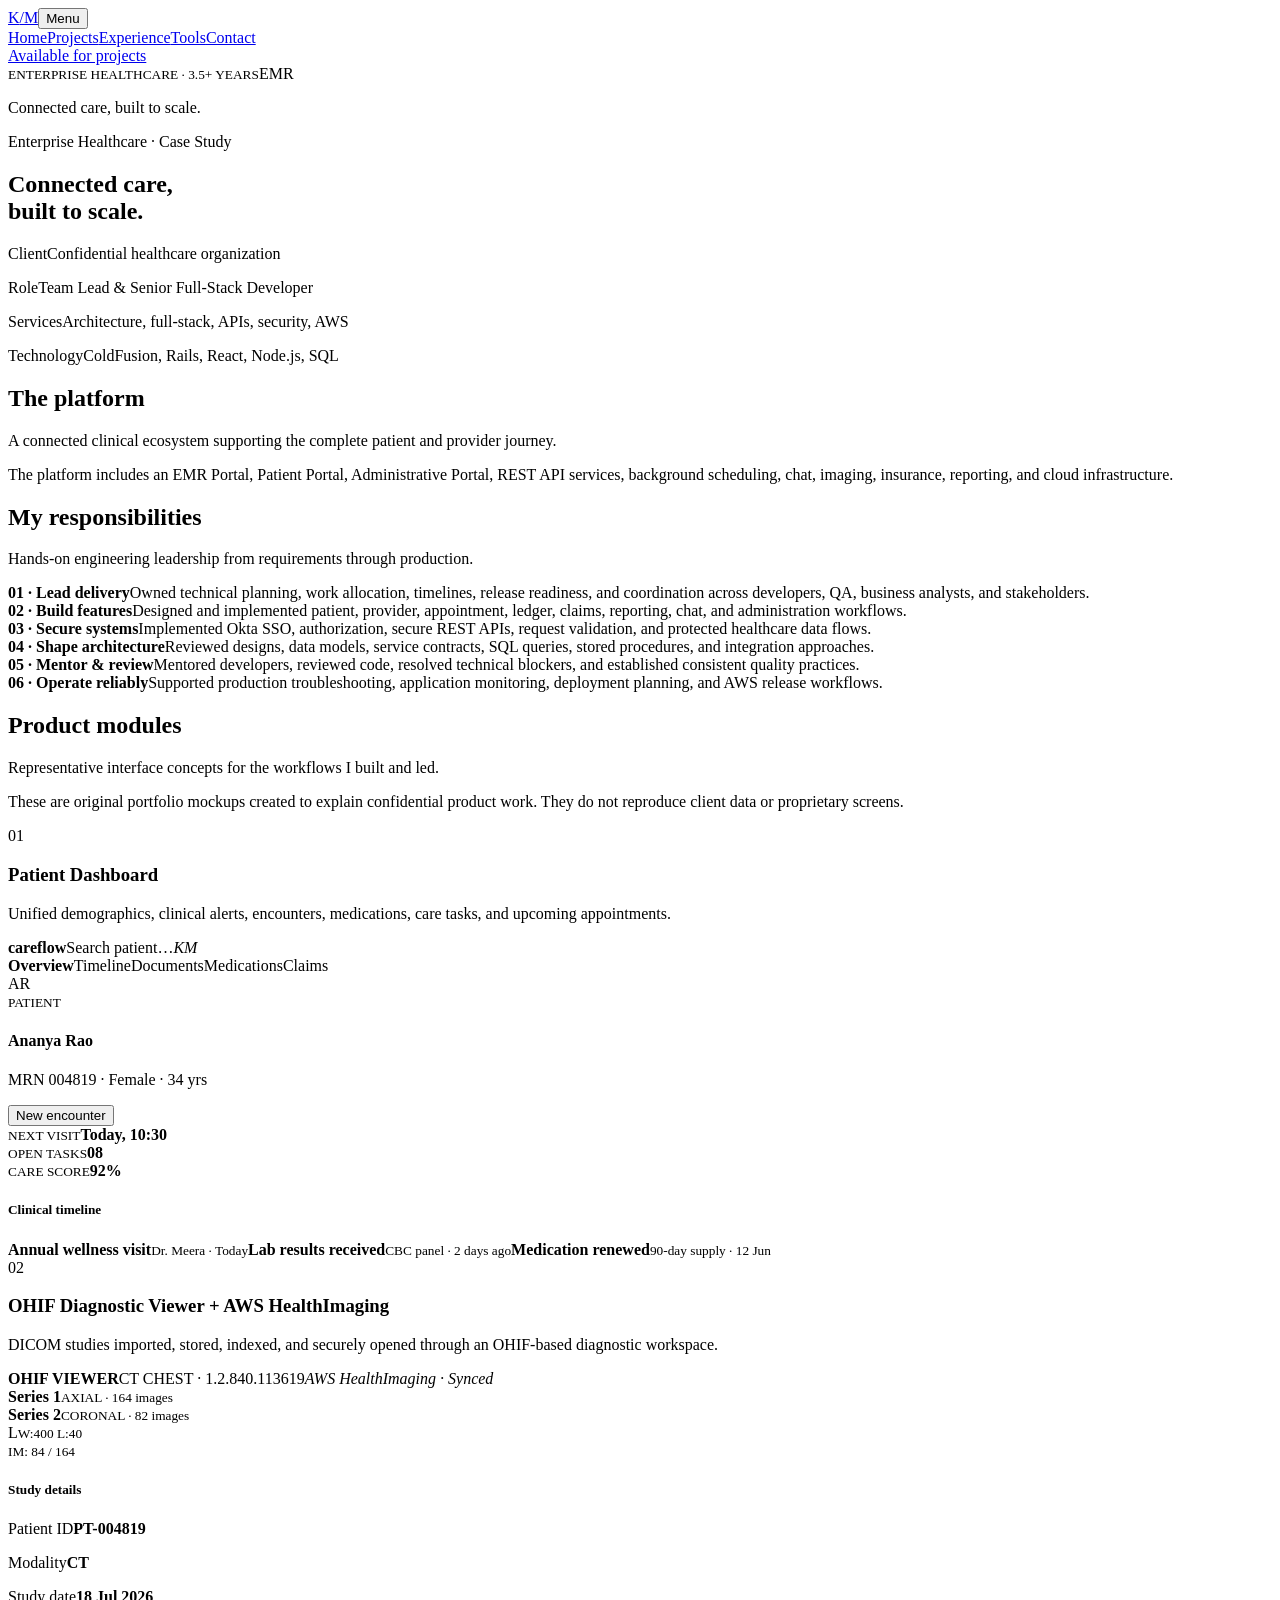
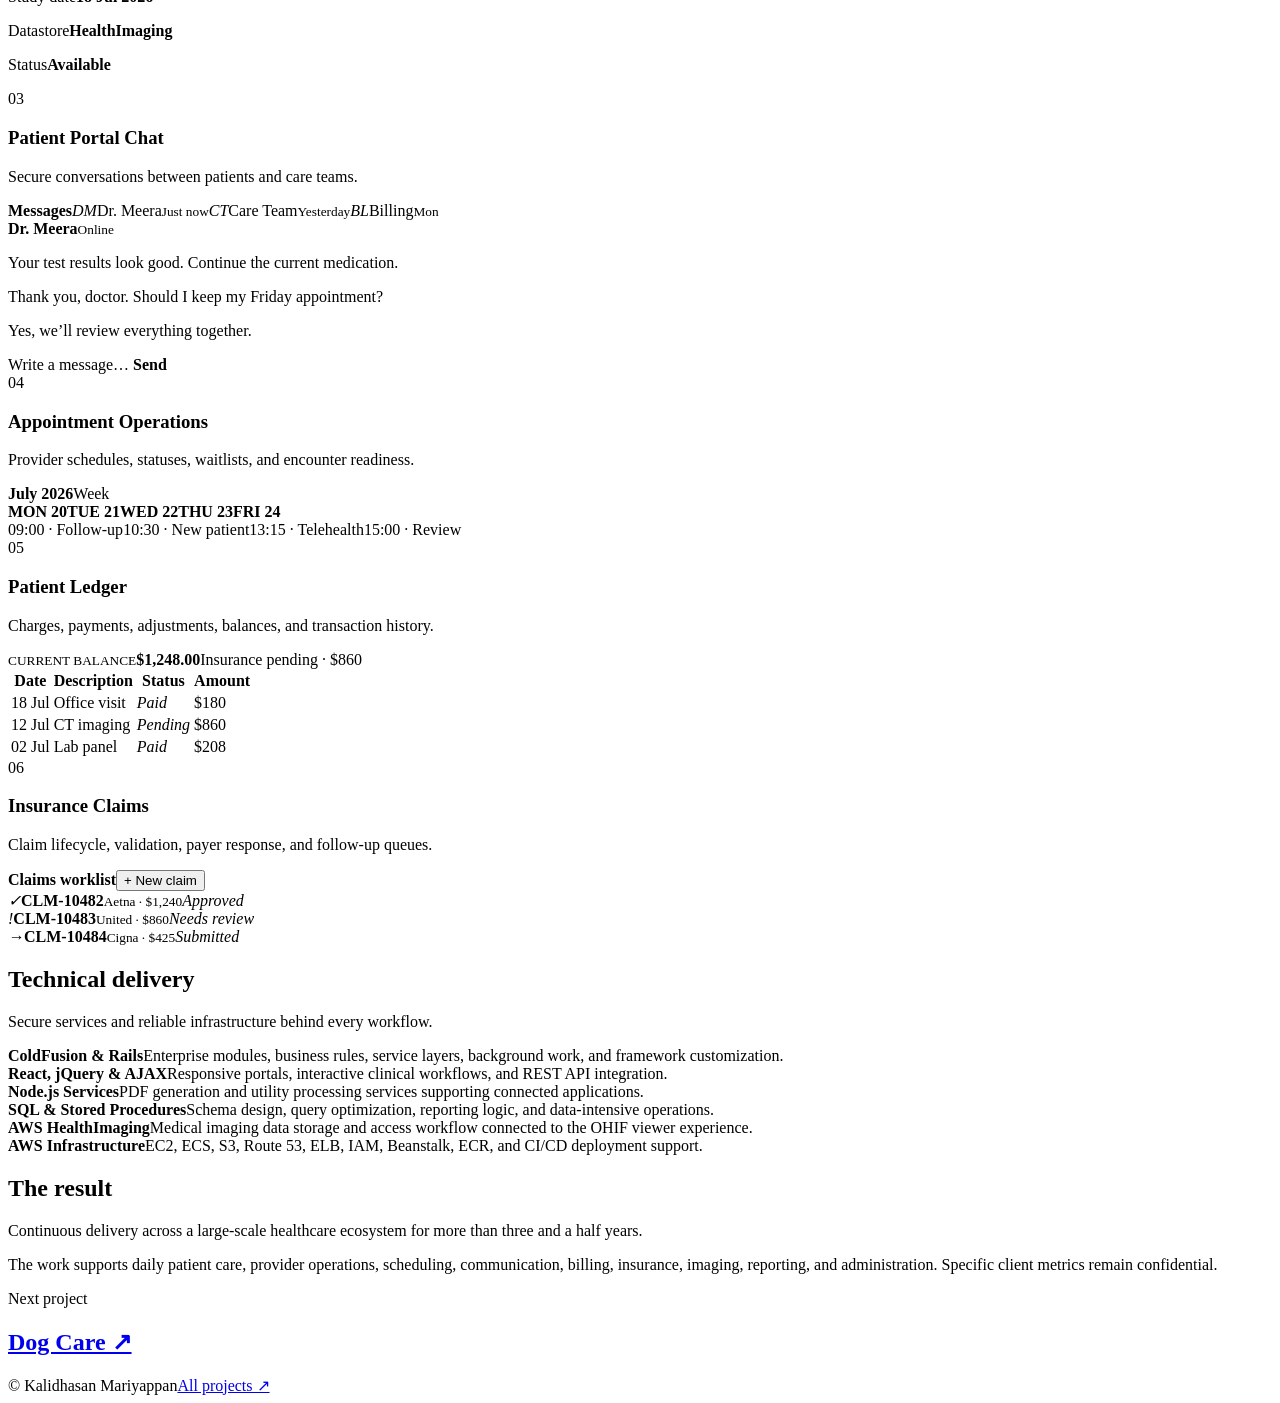
==== project-emr.html @ 2142a363 "initial commit" ====
<!doctype html><html lang="en"><head><meta charset="utf-8"><meta name="viewport" content="width=device-width,initial-scale=1"><title>Healthcare EMR — Case Study</title><link rel="stylesheet" href="assets/style.css"><script src="assets/script.js" defer></script></head><body class="v2 case-v2"><header class="v2-nav"><a href="index.html" class="v2-logo">K<span>/</span>M</a><button class="menu" aria-label="Open navigation" aria-expanded="false">Menu</button><nav><a href="index.html">Home</a><a href="index.html#projects">Projects</a><a href="index.html#experience">Experience</a><a href="index.html#tools">Tools</a><a href="index.html#contact">Contact</a></nav><a class="availability" href="mailto:kalidhasan.mariyappan@gmail.com"><i></i> Available for projects</a></header><main>
<section class="case-hero case-emr"><small>ENTERPRISE HEALTHCARE · 3.5+ YEARS</small><span>EMR</span><p>Connected care, built to scale.</p></section>
<section class="case-overview wrap"><div><p class="eyebrow">Enterprise Healthcare · Case Study</p><h1>Connected care,<br>built to scale.</h1></div><div class="facts"><p><span>Client</span>Confidential healthcare organization</p><p><span>Role</span>Team Lead & Senior Full-Stack Developer</p><p><span>Services</span>Architecture, full-stack, APIs, security, AWS</p><p><span>Technology</span>ColdFusion, Rails, React, Node.js, SQL</p></div></section>
<section class="story-block wrap"><h2>The platform</h2><div><p>A connected clinical ecosystem supporting the complete patient and provider journey.</p><p class="lead">The platform includes an EMR Portal, Patient Portal, Administrative Portal, REST API services, background scheduling, chat, imaging, insurance, reporting, and cloud infrastructure.</p></div></section>
<section class="story-block wrap"><h2>My responsibilities</h2><div><p>Hands-on engineering leadership from requirements through production.</p><div class="responsibility-grid"><article><b>01 · Lead delivery</b><span>Owned technical planning, work allocation, timelines, release readiness, and coordination across developers, QA, business analysts, and stakeholders.</span></article><article><b>02 · Build features</b><span>Designed and implemented patient, provider, appointment, ledger, claims, reporting, chat, and administration workflows.</span></article><article><b>03 · Secure systems</b><span>Implemented Okta SSO, authorization, secure REST APIs, request validation, and protected healthcare data flows.</span></article><article><b>04 · Shape architecture</b><span>Reviewed designs, data models, service contracts, SQL queries, stored procedures, and integration approaches.</span></article><article><b>05 · Mentor & review</b><span>Mentored developers, reviewed code, resolved technical blockers, and established consistent quality practices.</span></article><article><b>06 · Operate reliably</b><span>Supported production troubleshooting, application monitoring, deployment planning, and AWS release workflows.</span></article></div></div></section>
<section class="story-block wrap"><h2>Product modules</h2><div><p>Representative interface concepts for the workflows I built and led.</p><p class="lead mockup-note">These are original portfolio mockups created to explain confidential product work. They do not reproduce client data or proprietary screens.</p><div class="mockup-stack">
<article class="product-shot"><div class="shot-caption"><span>01</span><div><h3>Patient Dashboard</h3><p>Unified demographics, clinical alerts, encounters, medications, care tasks, and upcoming appointments.</p></div></div><div class="app-window dashboard-ui"><div class="app-top"><b>careflow</b><span>Search patient…</span><i>KM</i></div><div class="app-body"><aside><b>Overview</b><span>Timeline</span><span>Documents</span><span>Medications</span><span>Claims</span></aside><section><div class="patient-head"><div class="avatar-ui">AR</div><div><small>PATIENT</small><h4>Ananya Rao</h4><p>MRN 004819 · Female · 34 yrs</p></div><button>New encounter</button></div><div class="stat-ui"><div><small>NEXT VISIT</small><b>Today, 10:30</b></div><div><small>OPEN TASKS</small><b>08</b></div><div><small>CARE SCORE</small><b>92%</b></div></div><div class="timeline-ui"><h5>Clinical timeline</h5><span><i></i><b>Annual wellness visit</b><small>Dr. Meera · Today</small></span><span><i></i><b>Lab results received</b><small>CBC panel · 2 days ago</small></span><span><i></i><b>Medication renewed</b><small>90-day supply · 12 Jun</small></span></div></section></div></div></article>
<article class="product-shot"><div class="shot-caption"><span>02</span><div><h3>OHIF Diagnostic Viewer + AWS HealthImaging</h3><p>DICOM studies imported, stored, indexed, and securely opened through an OHIF-based diagnostic workspace.</p></div></div><div class="app-window viewer-ui"><div class="viewer-top"><b>OHIF VIEWER</b><span>CT CHEST · 1.2.840.113619</span><i>AWS HealthImaging · Synced</i></div><div class="viewer-body"><aside><div class="scan-thumb"></div><b>Series 1</b><small>AXIAL · 164 images</small><div class="scan-thumb second"></div><b>Series 2</b><small>CORONAL · 82 images</small></aside><section><div class="scan-main"><div class="scan-ring r1"></div><div class="scan-ring r2"></div><span>L</span><small>W:400 L:40<br>IM: 84 / 164</small></div></section><aside class="study-panel"><h5>Study details</h5><p><span>Patient ID</span><b>PT-004819</b></p><p><span>Modality</span><b>CT</b></p><p><span>Study date</span><b>18 Jul 2026</b></p><p><span>Datastore</span><b>HealthImaging</b></p><p><span>Status</span><b class="success">Available</b></p></aside></div></div></article>
<div class="mockup-grid"><article class="product-shot compact"><div class="shot-caption"><span>03</span><div><h3>Patient Portal Chat</h3><p>Secure conversations between patients and care teams.</p></div></div><div class="app-window chat-ui"><div class="chat-list"><b>Messages</b><span class="active"><i>DM</i>Dr. Meera<small>Just now</small></span><span><i>CT</i>Care Team<small>Yesterday</small></span><span><i>BL</i>Billing<small>Mon</small></span></div><div class="chat-thread"><b>Dr. Meera</b><small>Online</small><p class="incoming">Your test results look good. Continue the current medication.</p><p class="outgoing">Thank you, doctor. Should I keep my Friday appointment?</p><p class="incoming">Yes, we’ll review everything together.</p><div class="message-box">Write a message… <b>Send</b></div></div></div></article><article class="product-shot compact"><div class="shot-caption"><span>04</span><div><h3>Appointment Operations</h3><p>Provider schedules, statuses, waitlists, and encounter readiness.</p></div></div><div class="app-window schedule-ui"><div class="calendar-head"><b>July 2026</b><span>Week</span></div><div class="week"><b>MON 20</b><b>TUE 21</b><b>WED 22</b><b>THU 23</b><b>FRI 24</b></div><div class="calendar-grid"><i></i><span style="--x:1;--y:1">09:00 · Follow-up</span><span style="--x:3;--y:2">10:30 · New patient</span><span style="--x:2;--y:3">13:15 · Telehealth</span><span style="--x:4;--y:4">15:00 · Review</span></div></div></article><article class="product-shot compact"><div class="shot-caption"><span>05</span><div><h3>Patient Ledger</h3><p>Charges, payments, adjustments, balances, and transaction history.</p></div></div><div class="app-window ledger-ui"><div class="ledger-total"><small>CURRENT BALANCE</small><b>$1,248.00</b><span>Insurance pending · $860</span></div><table><tr><th>Date</th><th>Description</th><th>Status</th><th>Amount</th></tr><tr><td>18 Jul</td><td>Office visit</td><td><i>Paid</i></td><td>$180</td></tr><tr><td>12 Jul</td><td>CT imaging</td><td><i class="pending">Pending</i></td><td>$860</td></tr><tr><td>02 Jul</td><td>Lab panel</td><td><i>Paid</i></td><td>$208</td></tr></table></div></article><article class="product-shot compact"><div class="shot-caption"><span>06</span><div><h3>Insurance Claims</h3><p>Claim lifecycle, validation, payer response, and follow-up queues.</p></div></div><div class="app-window claims-ui"><div class="claim-head"><b>Claims worklist</b><button>+ New claim</button></div><div class="claim-row"><i class="done">✓</i><span><b>CLM-10482</b><small>Aetna · $1,240</small></span><em>Approved</em></div><div class="claim-row"><i>!</i><span><b>CLM-10483</b><small>United · $860</small></span><em class="warn">Needs review</em></div><div class="claim-row"><i>→</i><span><b>CLM-10484</b><small>Cigna · $425</small></span><em class="sent">Submitted</em></div></div></article></div></div></div></section>
<section class="story-block wrap"><h2>Technical delivery</h2><div><p>Secure services and reliable infrastructure behind every workflow.</p><div class="responsibility-grid tech"><article><b>ColdFusion & Rails</b><span>Enterprise modules, business rules, service layers, background work, and framework customization.</span></article><article><b>React, jQuery & AJAX</b><span>Responsive portals, interactive clinical workflows, and REST API integration.</span></article><article><b>Node.js Services</b><span>PDF generation and utility processing services supporting connected applications.</span></article><article><b>SQL & Stored Procedures</b><span>Schema design, query optimization, reporting logic, and data-intensive operations.</span></article><article><b>AWS HealthImaging</b><span>Medical imaging data storage and access workflow connected to the OHIF viewer experience.</span></article><article><b>AWS Infrastructure</b><span>EC2, ECS, S3, Route 53, ELB, IAM, Beanstalk, ECR, and CI/CD deployment support.</span></article></div></div></section>
<section class="story-block wrap"><h2>The result</h2><div><p>Continuous delivery across a large-scale healthcare ecosystem for more than three and a half years.</p><p class="lead">The work supports daily patient care, provider operations, scheduling, communication, billing, insurance, imaging, reporting, and administration. Specific client metrics remain confidential.</p></div></section><section class="next-project"><p class="eyebrow">Next project</p><a href="project-dog-care.html"><h2>Dog Care ↗</h2></a></section></main><footer class="case-footer"><span>© <span data-year></span> Kalidhasan Mariyappan</span><a href="index.html#projects">All projects ↗</a></footer></body></html>
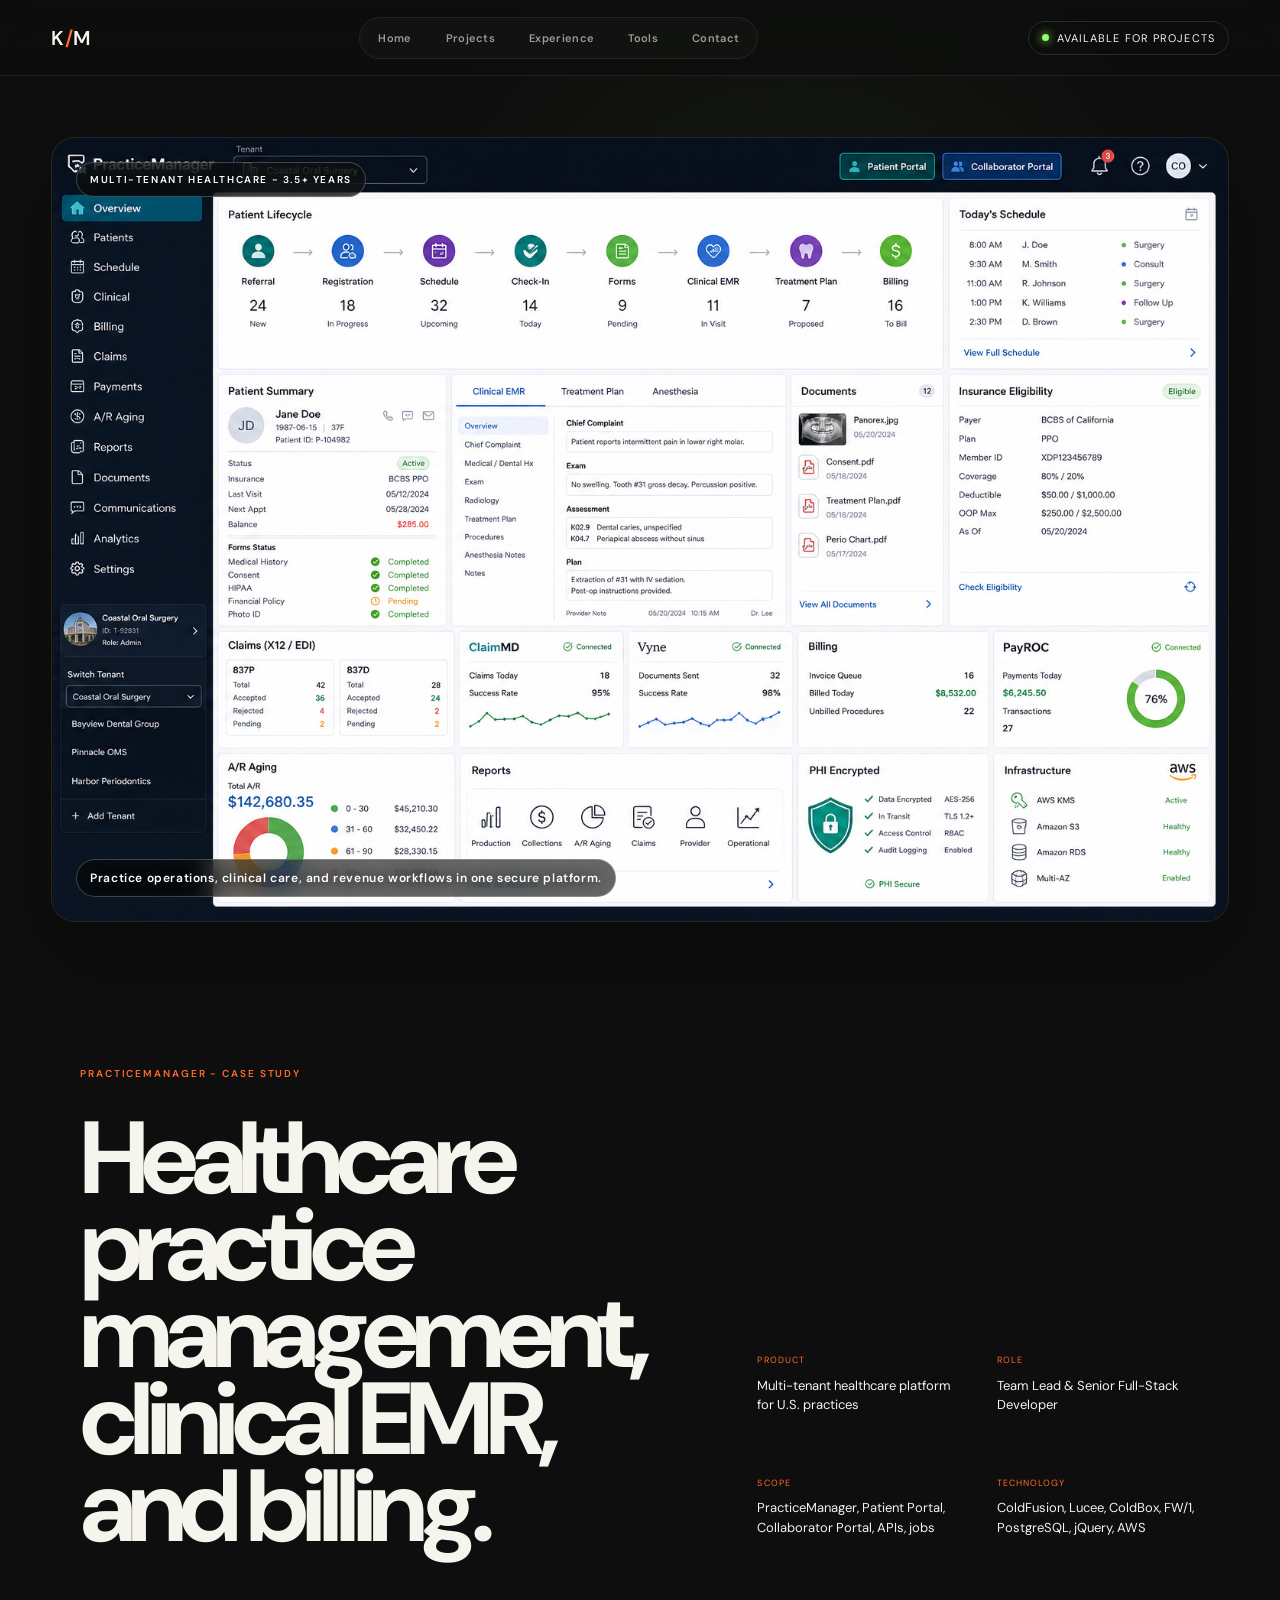
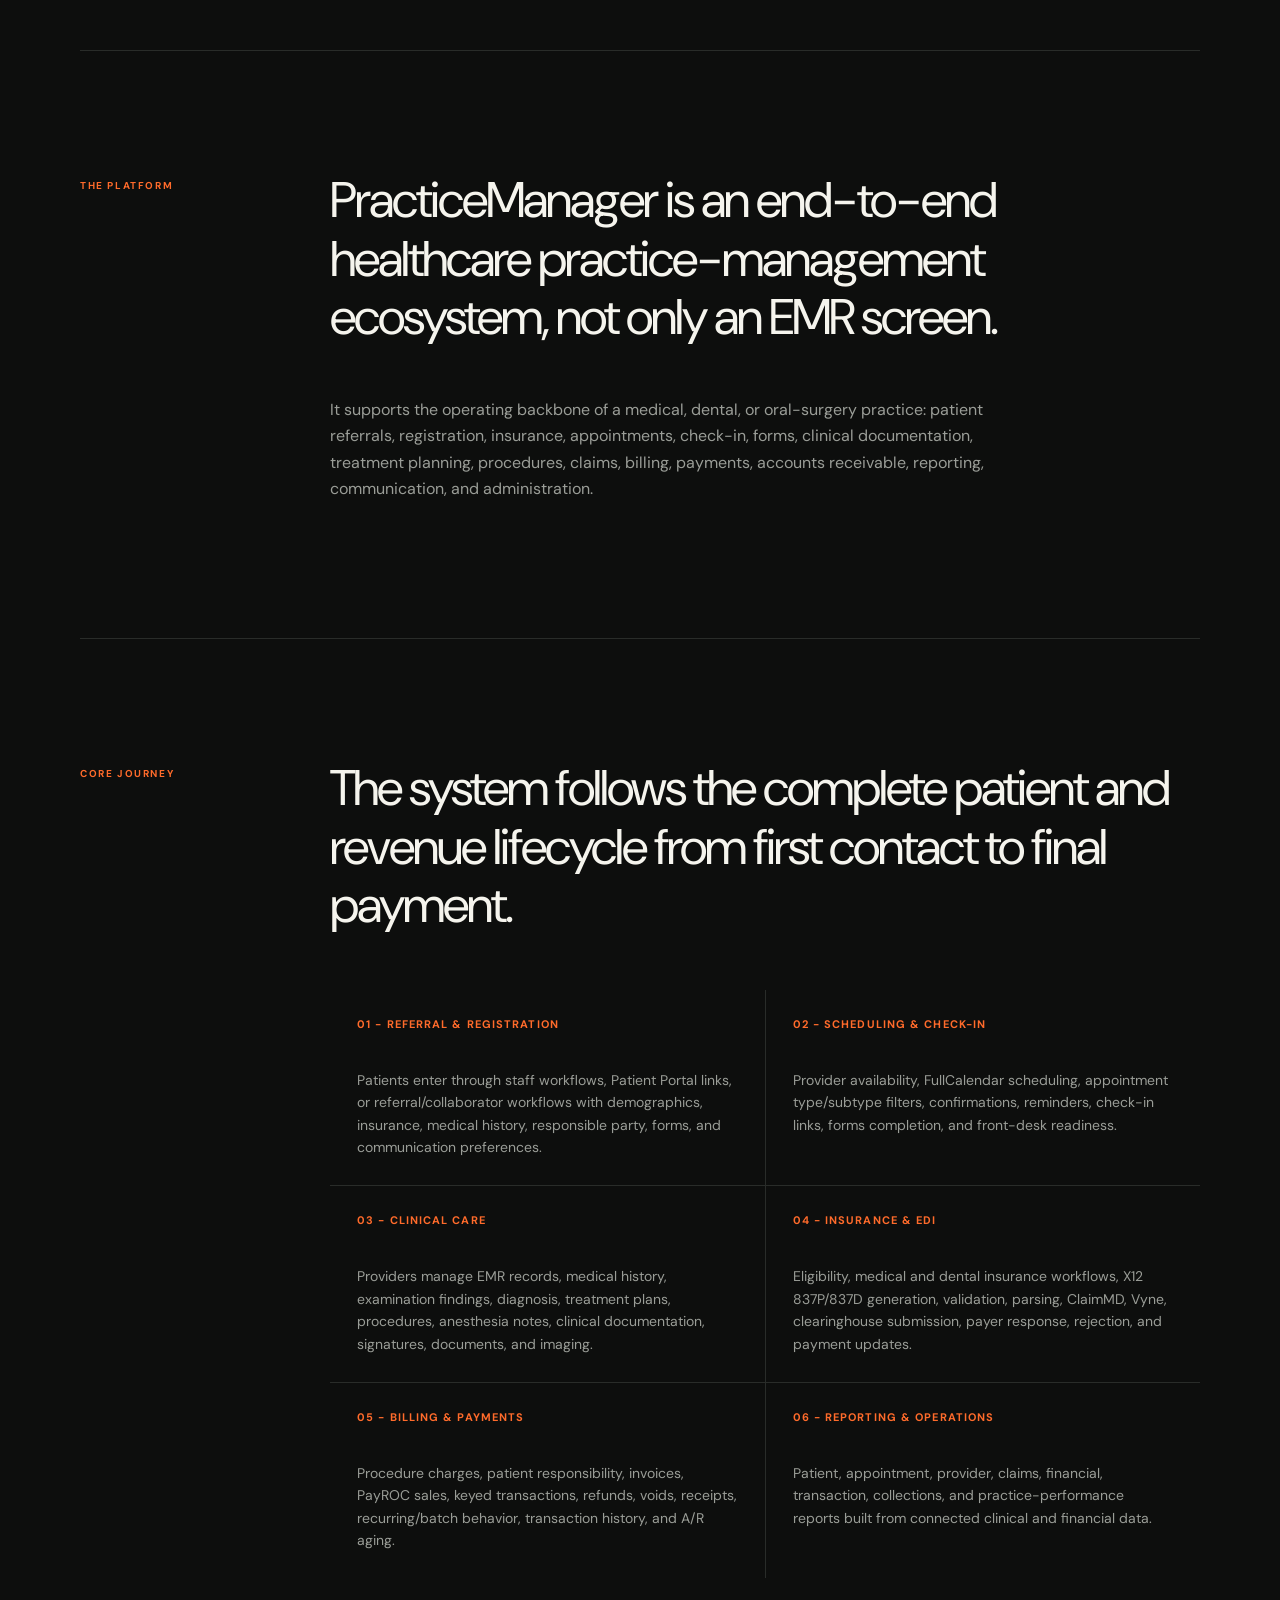
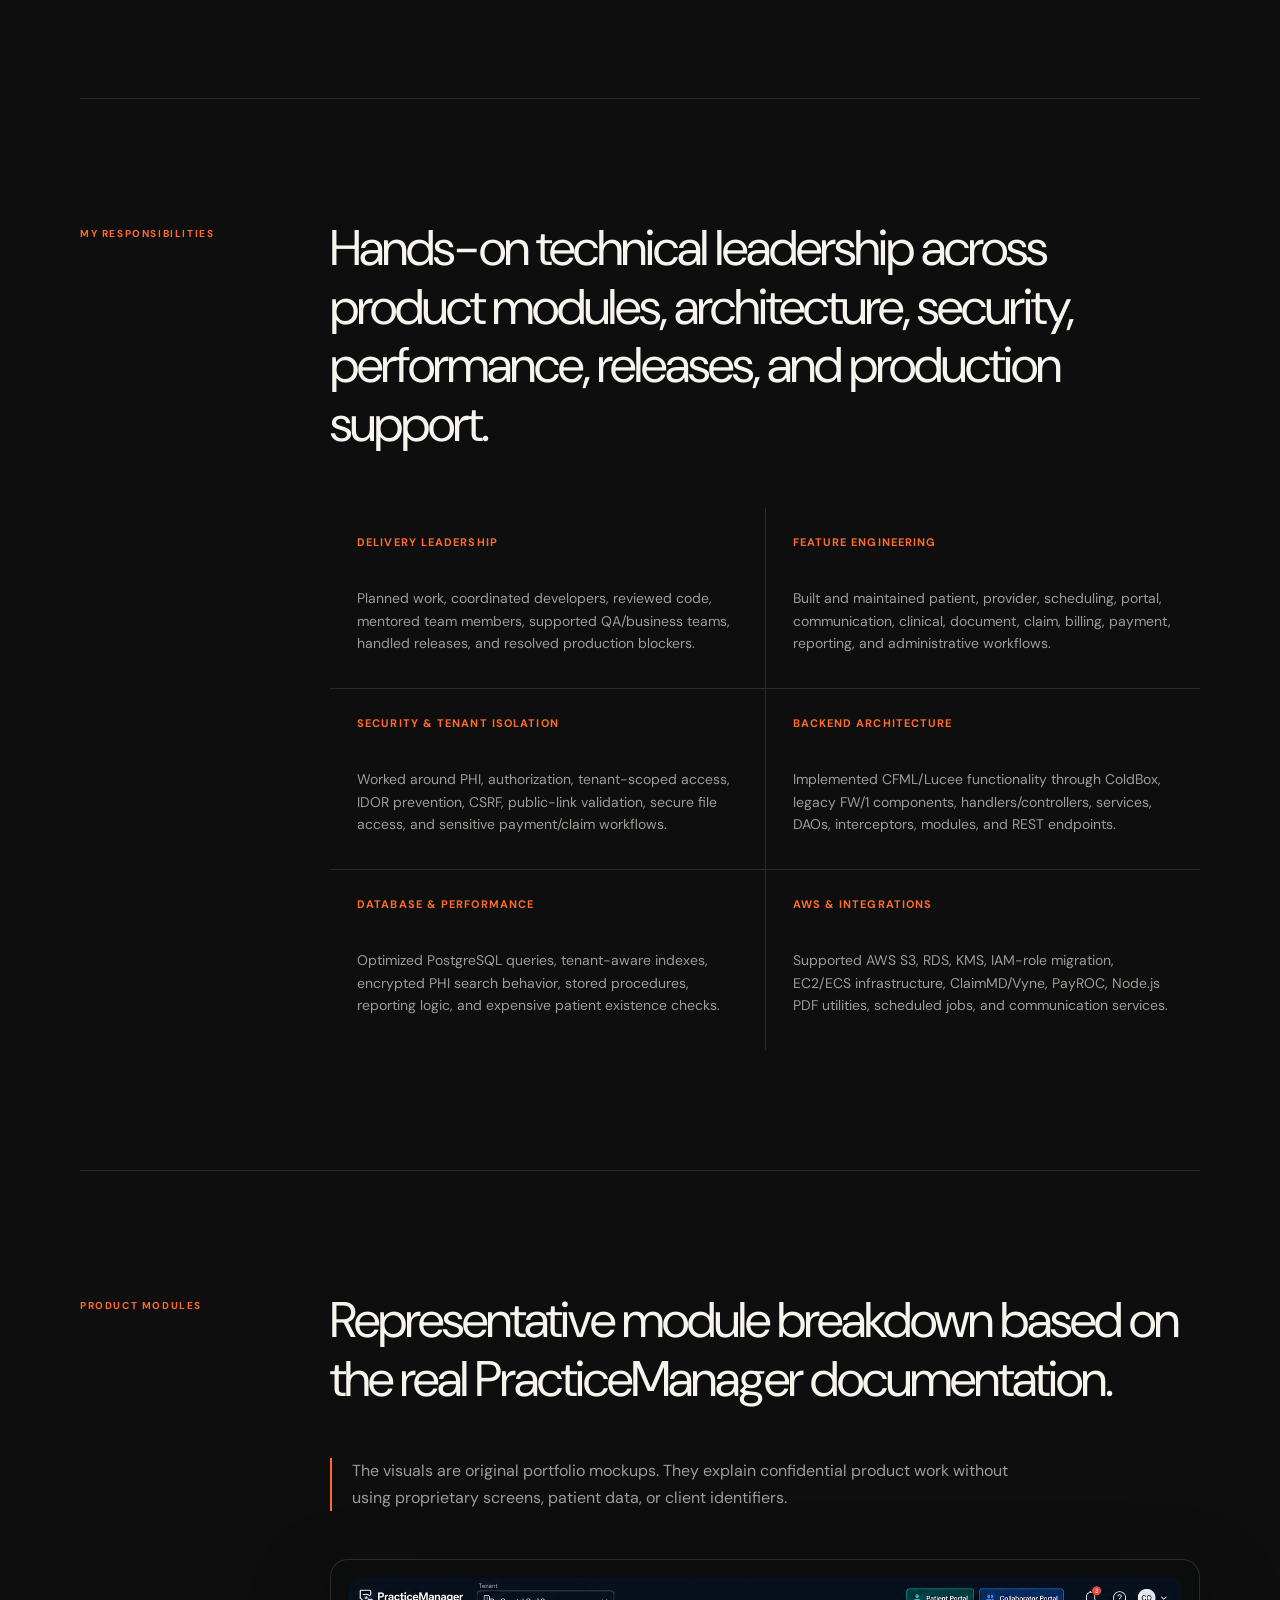
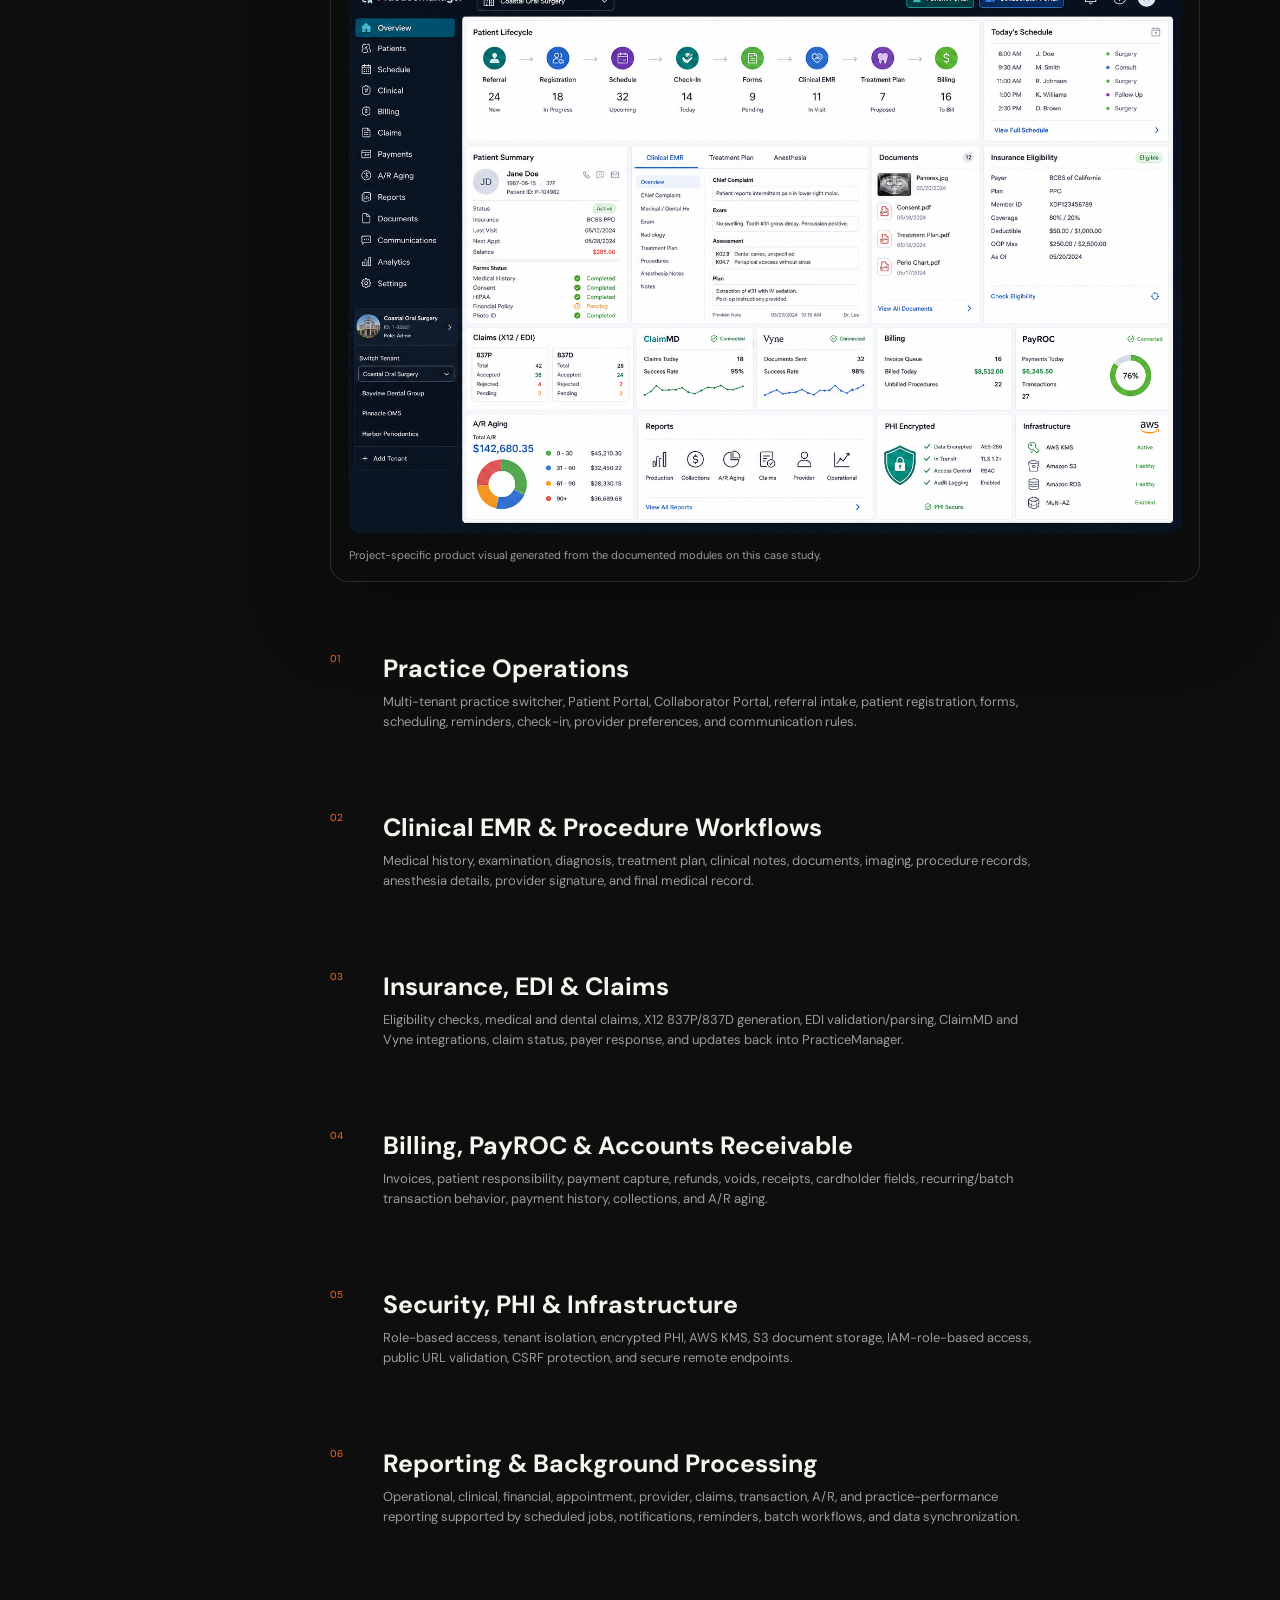
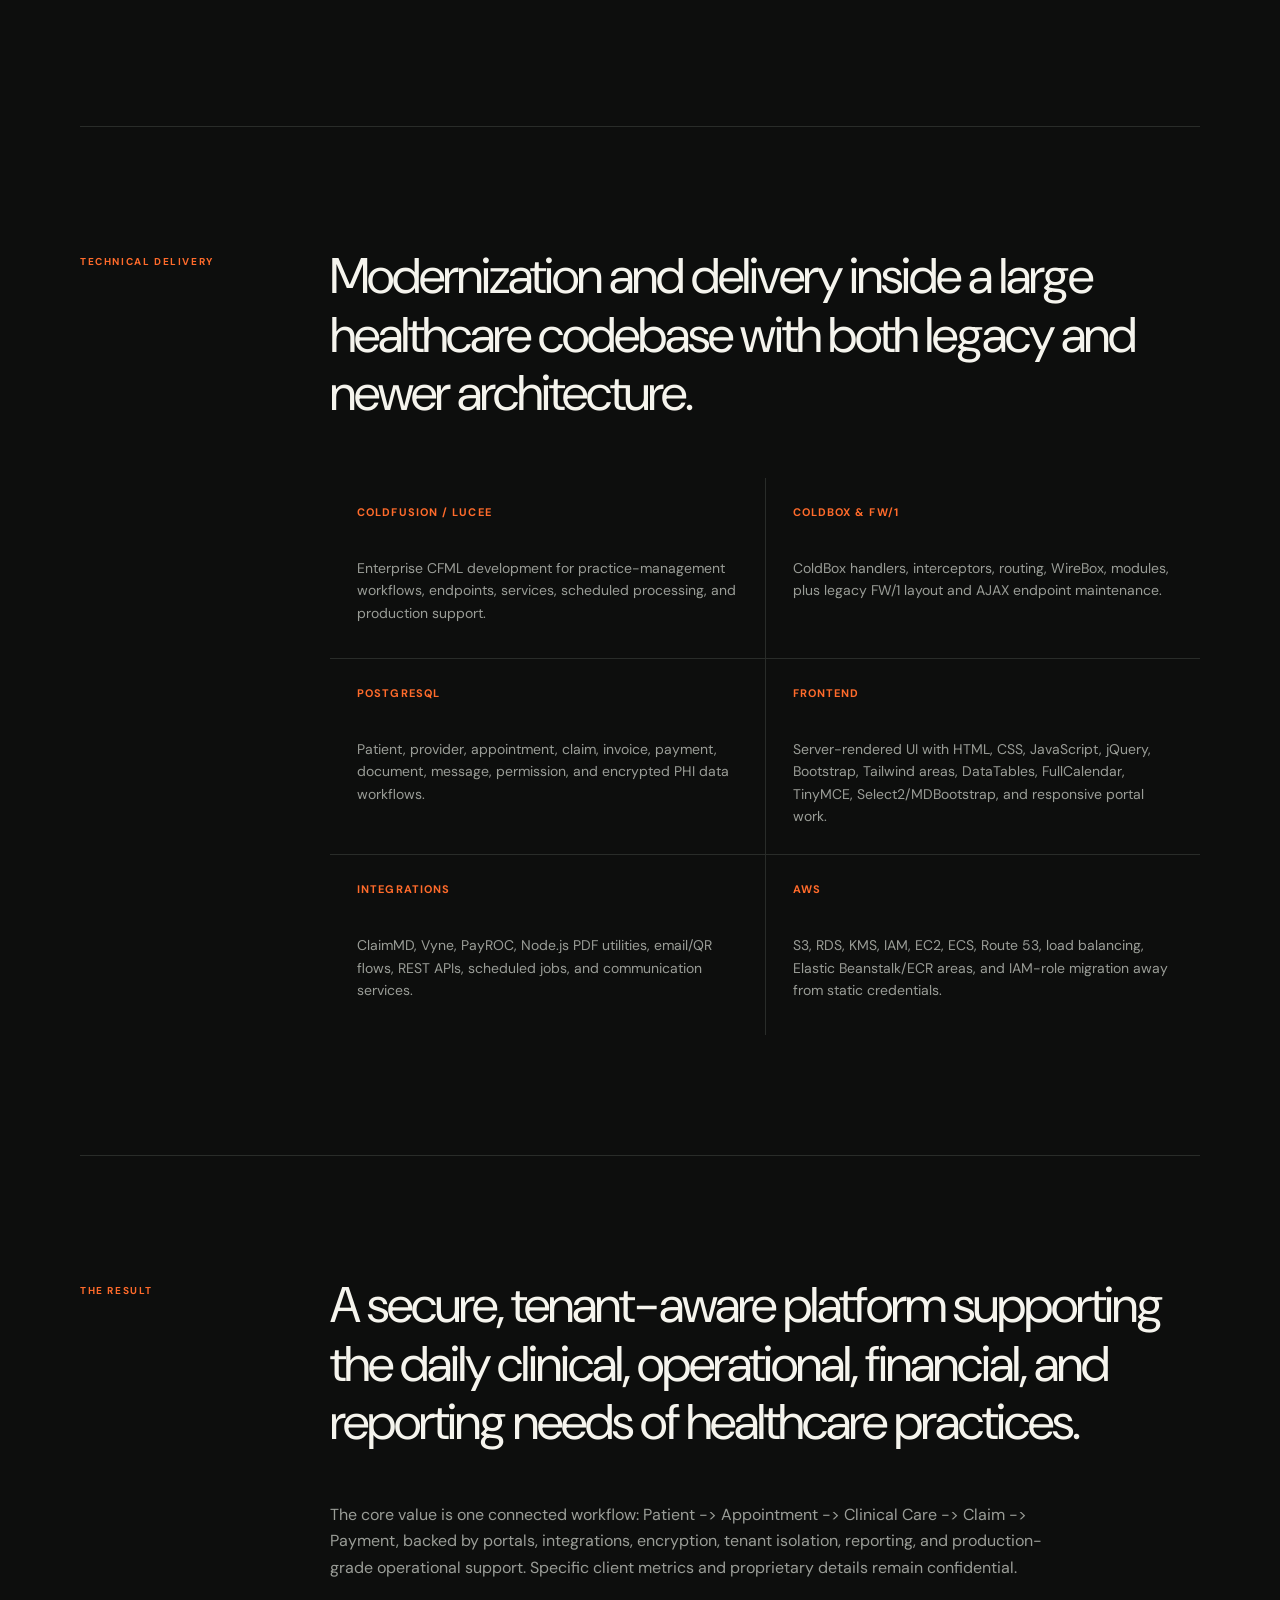
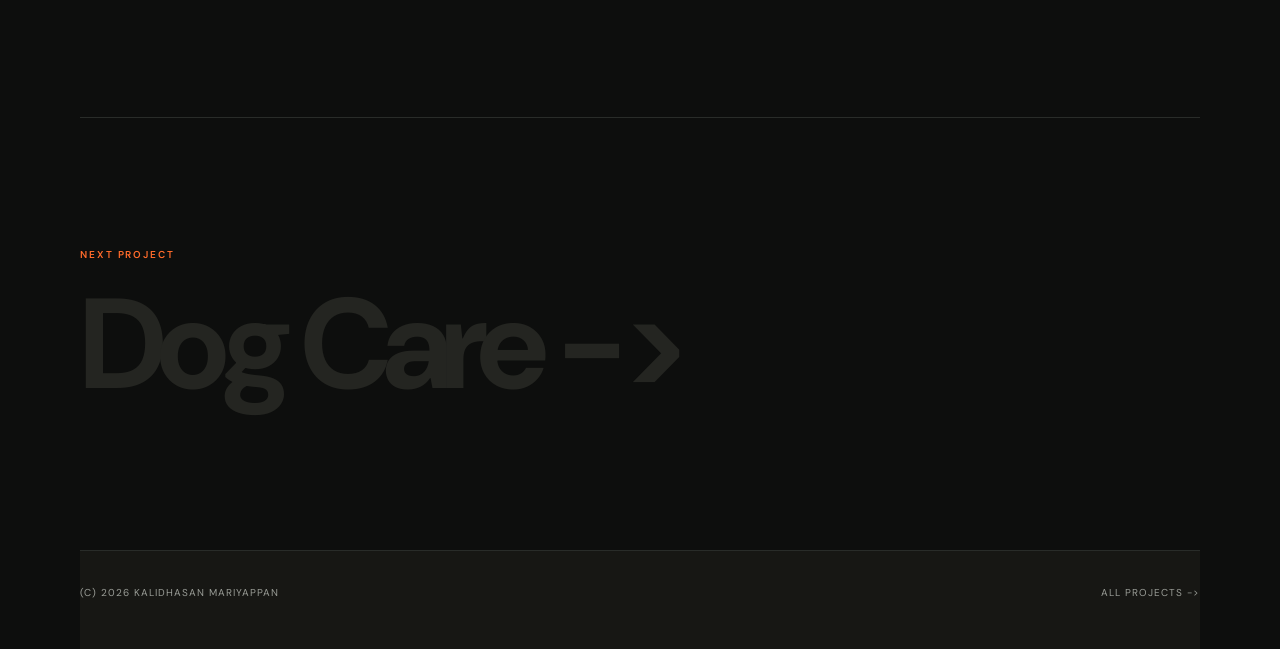
==== commit 2c521c07: "final updates" ====
--- a/project-emr.html
+++ b/project-emr.html
@@ -1,11 +1,132 @@
-<!doctype html><html lang="en"><head><meta charset="utf-8"><meta name="viewport" content="width=device-width,initial-scale=1"><title>Healthcare EMR — Case Study</title><link rel="stylesheet" href="assets/style.css"><script src="assets/script.js" defer></script></head><body class="v2 case-v2"><header class="v2-nav"><a href="index.html" class="v2-logo">K<span>/</span>M</a><button class="menu" aria-label="Open navigation" aria-expanded="false">Menu</button><nav><a href="index.html">Home</a><a href="index.html#projects">Projects</a><a href="index.html#experience">Experience</a><a href="index.html#tools">Tools</a><a href="index.html#contact">Contact</a></nav><a class="availability" href="mailto:kalidhasan.mariyappan@gmail.com"><i></i> Available for projects</a></header><main>
-<section class="case-hero case-emr"><small>ENTERPRISE HEALTHCARE · 3.5+ YEARS</small><span>EMR</span><p>Connected care, built to scale.</p></section>
-<section class="case-overview wrap"><div><p class="eyebrow">Enterprise Healthcare · Case Study</p><h1>Connected care,<br>built to scale.</h1></div><div class="facts"><p><span>Client</span>Confidential healthcare organization</p><p><span>Role</span>Team Lead & Senior Full-Stack Developer</p><p><span>Services</span>Architecture, full-stack, APIs, security, AWS</p><p><span>Technology</span>ColdFusion, Rails, React, Node.js, SQL</p></div></section>
-<section class="story-block wrap"><h2>The platform</h2><div><p>A connected clinical ecosystem supporting the complete patient and provider journey.</p><p class="lead">The platform includes an EMR Portal, Patient Portal, Administrative Portal, REST API services, background scheduling, chat, imaging, insurance, reporting, and cloud infrastructure.</p></div></section>
-<section class="story-block wrap"><h2>My responsibilities</h2><div><p>Hands-on engineering leadership from requirements through production.</p><div class="responsibility-grid"><article><b>01 · Lead delivery</b><span>Owned technical planning, work allocation, timelines, release readiness, and coordination across developers, QA, business analysts, and stakeholders.</span></article><article><b>02 · Build features</b><span>Designed and implemented patient, provider, appointment, ledger, claims, reporting, chat, and administration workflows.</span></article><article><b>03 · Secure systems</b><span>Implemented Okta SSO, authorization, secure REST APIs, request validation, and protected healthcare data flows.</span></article><article><b>04 · Shape architecture</b><span>Reviewed designs, data models, service contracts, SQL queries, stored procedures, and integration approaches.</span></article><article><b>05 · Mentor & review</b><span>Mentored developers, reviewed code, resolved technical blockers, and established consistent quality practices.</span></article><article><b>06 · Operate reliably</b><span>Supported production troubleshooting, application monitoring, deployment planning, and AWS release workflows.</span></article></div></div></section>
-<section class="story-block wrap"><h2>Product modules</h2><div><p>Representative interface concepts for the workflows I built and led.</p><p class="lead mockup-note">These are original portfolio mockups created to explain confidential product work. They do not reproduce client data or proprietary screens.</p><div class="mockup-stack">
-<article class="product-shot"><div class="shot-caption"><span>01</span><div><h3>Patient Dashboard</h3><p>Unified demographics, clinical alerts, encounters, medications, care tasks, and upcoming appointments.</p></div></div><div class="app-window dashboard-ui"><div class="app-top"><b>careflow</b><span>Search patient…</span><i>KM</i></div><div class="app-body"><aside><b>Overview</b><span>Timeline</span><span>Documents</span><span>Medications</span><span>Claims</span></aside><section><div class="patient-head"><div class="avatar-ui">AR</div><div><small>PATIENT</small><h4>Ananya Rao</h4><p>MRN 004819 · Female · 34 yrs</p></div><button>New encounter</button></div><div class="stat-ui"><div><small>NEXT VISIT</small><b>Today, 10:30</b></div><div><small>OPEN TASKS</small><b>08</b></div><div><small>CARE SCORE</small><b>92%</b></div></div><div class="timeline-ui"><h5>Clinical timeline</h5><span><i></i><b>Annual wellness visit</b><small>Dr. Meera · Today</small></span><span><i></i><b>Lab results received</b><small>CBC panel · 2 days ago</small></span><span><i></i><b>Medication renewed</b><small>90-day supply · 12 Jun</small></span></div></section></div></div></article>
-<article class="product-shot"><div class="shot-caption"><span>02</span><div><h3>OHIF Diagnostic Viewer + AWS HealthImaging</h3><p>DICOM studies imported, stored, indexed, and securely opened through an OHIF-based diagnostic workspace.</p></div></div><div class="app-window viewer-ui"><div class="viewer-top"><b>OHIF VIEWER</b><span>CT CHEST · 1.2.840.113619</span><i>AWS HealthImaging · Synced</i></div><div class="viewer-body"><aside><div class="scan-thumb"></div><b>Series 1</b><small>AXIAL · 164 images</small><div class="scan-thumb second"></div><b>Series 2</b><small>CORONAL · 82 images</small></aside><section><div class="scan-main"><div class="scan-ring r1"></div><div class="scan-ring r2"></div><span>L</span><small>W:400 L:40<br>IM: 84 / 164</small></div></section><aside class="study-panel"><h5>Study details</h5><p><span>Patient ID</span><b>PT-004819</b></p><p><span>Modality</span><b>CT</b></p><p><span>Study date</span><b>18 Jul 2026</b></p><p><span>Datastore</span><b>HealthImaging</b></p><p><span>Status</span><b class="success">Available</b></p></aside></div></div></article>
-<div class="mockup-grid"><article class="product-shot compact"><div class="shot-caption"><span>03</span><div><h3>Patient Portal Chat</h3><p>Secure conversations between patients and care teams.</p></div></div><div class="app-window chat-ui"><div class="chat-list"><b>Messages</b><span class="active"><i>DM</i>Dr. Meera<small>Just now</small></span><span><i>CT</i>Care Team<small>Yesterday</small></span><span><i>BL</i>Billing<small>Mon</small></span></div><div class="chat-thread"><b>Dr. Meera</b><small>Online</small><p class="incoming">Your test results look good. Continue the current medication.</p><p class="outgoing">Thank you, doctor. Should I keep my Friday appointment?</p><p class="incoming">Yes, we’ll review everything together.</p><div class="message-box">Write a message… <b>Send</b></div></div></div></article><article class="product-shot compact"><div class="shot-caption"><span>04</span><div><h3>Appointment Operations</h3><p>Provider schedules, statuses, waitlists, and encounter readiness.</p></div></div><div class="app-window schedule-ui"><div class="calendar-head"><b>July 2026</b><span>Week</span></div><div class="week"><b>MON 20</b><b>TUE 21</b><b>WED 22</b><b>THU 23</b><b>FRI 24</b></div><div class="calendar-grid"><i></i><span style="--x:1;--y:1">09:00 · Follow-up</span><span style="--x:3;--y:2">10:30 · New patient</span><span style="--x:2;--y:3">13:15 · Telehealth</span><span style="--x:4;--y:4">15:00 · Review</span></div></div></article><article class="product-shot compact"><div class="shot-caption"><span>05</span><div><h3>Patient Ledger</h3><p>Charges, payments, adjustments, balances, and transaction history.</p></div></div><div class="app-window ledger-ui"><div class="ledger-total"><small>CURRENT BALANCE</small><b>$1,248.00</b><span>Insurance pending · $860</span></div><table><tr><th>Date</th><th>Description</th><th>Status</th><th>Amount</th></tr><tr><td>18 Jul</td><td>Office visit</td><td><i>Paid</i></td><td>$180</td></tr><tr><td>12 Jul</td><td>CT imaging</td><td><i class="pending">Pending</i></td><td>$860</td></tr><tr><td>02 Jul</td><td>Lab panel</td><td><i>Paid</i></td><td>$208</td></tr></table></div></article><article class="product-shot compact"><div class="shot-caption"><span>06</span><div><h3>Insurance Claims</h3><p>Claim lifecycle, validation, payer response, and follow-up queues.</p></div></div><div class="app-window claims-ui"><div class="claim-head"><b>Claims worklist</b><button>+ New claim</button></div><div class="claim-row"><i class="done">✓</i><span><b>CLM-10482</b><small>Aetna · $1,240</small></span><em>Approved</em></div><div class="claim-row"><i>!</i><span><b>CLM-10483</b><small>United · $860</small></span><em class="warn">Needs review</em></div><div class="claim-row"><i>→</i><span><b>CLM-10484</b><small>Cigna · $425</small></span><em class="sent">Submitted</em></div></div></article></div></div></div></section>
-<section class="story-block wrap"><h2>Technical delivery</h2><div><p>Secure services and reliable infrastructure behind every workflow.</p><div class="responsibility-grid tech"><article><b>ColdFusion & Rails</b><span>Enterprise modules, business rules, service layers, background work, and framework customization.</span></article><article><b>React, jQuery & AJAX</b><span>Responsive portals, interactive clinical workflows, and REST API integration.</span></article><article><b>Node.js Services</b><span>PDF generation and utility processing services supporting connected applications.</span></article><article><b>SQL & Stored Procedures</b><span>Schema design, query optimization, reporting logic, and data-intensive operations.</span></article><article><b>AWS HealthImaging</b><span>Medical imaging data storage and access workflow connected to the OHIF viewer experience.</span></article><article><b>AWS Infrastructure</b><span>EC2, ECS, S3, Route 53, ELB, IAM, Beanstalk, ECR, and CI/CD deployment support.</span></article></div></div></section>
-<section class="story-block wrap"><h2>The result</h2><div><p>Continuous delivery across a large-scale healthcare ecosystem for more than three and a half years.</p><p class="lead">The work supports daily patient care, provider operations, scheduling, communication, billing, insurance, imaging, reporting, and administration. Specific client metrics remain confidential.</p></div></section><section class="next-project"><p class="eyebrow">Next project</p><a href="project-dog-care.html"><h2>Dog Care ↗</h2></a></section></main><footer class="case-footer"><span>© <span data-year></span> Kalidhasan Mariyappan</span><a href="index.html#projects">All projects ↗</a></footer></body></html>
+<!doctype html>
+<html lang="en">
+<head>
+  <meta charset="utf-8">
+  <meta name="viewport" content="width=device-width,initial-scale=1">
+  <title>PracticeManager Healthcare Platform - Case Study</title>
+  <link rel="stylesheet" href="assets/style.css">
+  <script src="assets/script.js" defer></script>
+</head>
+<body class="v2 case-v2">
+  <header class="v2-nav">
+    <a href="index.html" class="v2-logo">K<span>/</span>M</a>
+    <button class="menu" aria-label="Open navigation" aria-expanded="false">Menu</button>
+    <nav>
+      <a href="index.html">Home</a>
+      <a href="index.html#projects">Projects</a>
+      <a href="index.html#experience">Experience</a>
+      <a href="index.html#tools">Tools</a>
+      <a href="index.html#contact">Contact</a>
+    </nav>
+    <a class="availability" href="mailto:kalidhasan.mariyappan@gmail.com"><i></i> Available for projects</a>
+  </header>
+
+  <main>
+    <section class="case-hero case-emr">
+      <small>MULTI-TENANT HEALTHCARE - 3.5+ YEARS</small>
+      <span>PM</span>
+      <p>Practice operations, clinical care, and revenue workflows in one secure platform.</p>
+    </section>
+
+    <section class="case-overview wrap">
+      <div>
+        <p class="eyebrow">PracticeManager - Case Study</p>
+        <h1>Healthcare practice management,<br>clinical EMR, and billing.</h1>
+      </div>
+      <div class="facts">
+        <p><span>Product</span>Multi-tenant healthcare platform for U.S. practices</p>
+        <p><span>Role</span>Team Lead & Senior Full-Stack Developer</p>
+        <p><span>Scope</span>PracticeManager, Patient Portal, Collaborator Portal, APIs, jobs</p>
+        <p><span>Technology</span>ColdFusion, Lucee, ColdBox, FW/1, PostgreSQL, jQuery, AWS</p>
+      </div>
+    </section>
+
+    <section class="story-block wrap">
+      <h2>The platform</h2>
+      <div>
+        <p>PracticeManager is an end-to-end healthcare practice-management ecosystem, not only an EMR screen.</p>
+        <p class="lead">It supports the operating backbone of a medical, dental, or oral-surgery practice: patient referrals, registration, insurance, appointments, check-in, forms, clinical documentation, treatment planning, procedures, claims, billing, payments, accounts receivable, reporting, communication, and administration.</p>
+      </div>
+    </section>
+
+    <section class="story-block wrap">
+      <h2>Core journey</h2>
+      <div>
+        <p>The system follows the complete patient and revenue lifecycle from first contact to final payment.</p>
+        <div class="responsibility-grid">
+          <article><b>01 - Referral & registration</b><span>Patients enter through staff workflows, Patient Portal links, or referral/collaborator workflows with demographics, insurance, medical history, responsible party, forms, and communication preferences.</span></article>
+          <article><b>02 - Scheduling & check-in</b><span>Provider availability, FullCalendar scheduling, appointment type/subtype filters, confirmations, reminders, check-in links, forms completion, and front-desk readiness.</span></article>
+          <article><b>03 - Clinical care</b><span>Providers manage EMR records, medical history, examination findings, diagnosis, treatment plans, procedures, anesthesia notes, clinical documentation, signatures, documents, and imaging.</span></article>
+          <article><b>04 - Insurance & EDI</b><span>Eligibility, medical and dental insurance workflows, X12 837P/837D generation, validation, parsing, ClaimMD, Vyne, clearinghouse submission, payer response, rejection, and payment updates.</span></article>
+          <article><b>05 - Billing & payments</b><span>Procedure charges, patient responsibility, invoices, PayROC sales, keyed transactions, refunds, voids, receipts, recurring/batch behavior, transaction history, and A/R aging.</span></article>
+          <article><b>06 - Reporting & operations</b><span>Patient, appointment, provider, claims, financial, transaction, collections, and practice-performance reports built from connected clinical and financial data.</span></article>
+        </div>
+      </div>
+    </section>
+
+    <section class="story-block wrap">
+      <h2>My responsibilities</h2>
+      <div>
+        <p>Hands-on technical leadership across product modules, architecture, security, performance, releases, and production support.</p>
+        <div class="responsibility-grid">
+          <article><b>Delivery leadership</b><span>Planned work, coordinated developers, reviewed code, mentored team members, supported QA/business teams, handled releases, and resolved production blockers.</span></article>
+          <article><b>Feature engineering</b><span>Built and maintained patient, provider, scheduling, portal, communication, clinical, document, claim, billing, payment, reporting, and administrative workflows.</span></article>
+          <article><b>Security & tenant isolation</b><span>Worked around PHI, authorization, tenant-scoped access, IDOR prevention, CSRF, public-link validation, secure file access, and sensitive payment/claim workflows.</span></article>
+          <article><b>Backend architecture</b><span>Implemented CFML/Lucee functionality through ColdBox, legacy FW/1 components, handlers/controllers, services, DAOs, interceptors, modules, and REST endpoints.</span></article>
+          <article><b>Database & performance</b><span>Optimized PostgreSQL queries, tenant-aware indexes, encrypted PHI search behavior, stored procedures, reporting logic, and expensive patient existence checks.</span></article>
+          <article><b>AWS & integrations</b><span>Supported AWS S3, RDS, KMS, IAM-role migration, EC2/ECS infrastructure, ClaimMD/Vyne, PayROC, Node.js PDF utilities, scheduled jobs, and communication services.</span></article>
+        </div>
+      </div>
+    </section>
+
+    <section class="story-block wrap">
+      <h2>Product modules</h2>
+      <div>
+        <p>Representative module breakdown based on the real PracticeManager documentation.</p>
+        <p class="lead mockup-note">The visuals are original portfolio mockups. They explain confidential product work without using proprietary screens, patient data, or client identifiers.</p>
+        <div class="mockup-stack">
+          <article class="product-shot"><div class="shot-caption"><span>01</span><div><h3>Practice Operations</h3><p>Multi-tenant practice switcher, Patient Portal, Collaborator Portal, referral intake, patient registration, forms, scheduling, reminders, check-in, provider preferences, and communication rules.</p></div></div></article>
+          <article class="product-shot"><div class="shot-caption"><span>02</span><div><h3>Clinical EMR & Procedure Workflows</h3><p>Medical history, examination, diagnosis, treatment plan, clinical notes, documents, imaging, procedure records, anesthesia details, provider signature, and final medical record.</p></div></div></article>
+          <article class="product-shot"><div class="shot-caption"><span>03</span><div><h3>Insurance, EDI & Claims</h3><p>Eligibility checks, medical and dental claims, X12 837P/837D generation, EDI validation/parsing, ClaimMD and Vyne integrations, claim status, payer response, and updates back into PracticeManager.</p></div></div></article>
+          <article class="product-shot"><div class="shot-caption"><span>04</span><div><h3>Billing, PayROC & Accounts Receivable</h3><p>Invoices, patient responsibility, payment capture, refunds, voids, receipts, cardholder fields, recurring/batch transaction behavior, payment history, collections, and A/R aging.</p></div></div></article>
+          <article class="product-shot"><div class="shot-caption"><span>05</span><div><h3>Security, PHI & Infrastructure</h3><p>Role-based access, tenant isolation, encrypted PHI, AWS KMS, S3 document storage, IAM-role-based access, public URL validation, CSRF protection, and secure remote endpoints.</p></div></div></article>
+          <article class="product-shot"><div class="shot-caption"><span>06</span><div><h3>Reporting & Background Processing</h3><p>Operational, clinical, financial, appointment, provider, claims, transaction, A/R, and practice-performance reporting supported by scheduled jobs, notifications, reminders, batch workflows, and data synchronization.</p></div></div></article>
+        </div>
+      </div>
+    </section>
+
+    <section class="story-block wrap">
+      <h2>Technical delivery</h2>
+      <div>
+        <p>Modernization and delivery inside a large healthcare codebase with both legacy and newer architecture.</p>
+        <div class="responsibility-grid tech">
+          <article><b>ColdFusion / Lucee</b><span>Enterprise CFML development for practice-management workflows, endpoints, services, scheduled processing, and production support.</span></article>
+          <article><b>ColdBox & FW/1</b><span>ColdBox handlers, interceptors, routing, WireBox, modules, plus legacy FW/1 layout and AJAX endpoint maintenance.</span></article>
+          <article><b>PostgreSQL</b><span>Patient, provider, appointment, claim, invoice, payment, document, message, permission, and encrypted PHI data workflows.</span></article>
+          <article><b>Frontend</b><span>Server-rendered UI with HTML, CSS, JavaScript, jQuery, Bootstrap, Tailwind areas, DataTables, FullCalendar, TinyMCE, Select2/MDBootstrap, and responsive portal work.</span></article>
+          <article><b>Integrations</b><span>ClaimMD, Vyne, PayROC, Node.js PDF utilities, email/QR flows, REST APIs, scheduled jobs, and communication services.</span></article>
+          <article><b>AWS</b><span>S3, RDS, KMS, IAM, EC2, ECS, Route 53, load balancing, Elastic Beanstalk/ECR areas, and IAM-role migration away from static credentials.</span></article>
+        </div>
+      </div>
+    </section>
+
+    <section class="story-block wrap">
+      <h2>The result</h2>
+      <div>
+        <p>A secure, tenant-aware platform supporting the daily clinical, operational, financial, and reporting needs of healthcare practices.</p>
+        <p class="lead">The core value is one connected workflow: Patient -> Appointment -> Clinical Care -> Claim -> Payment, backed by portals, integrations, encryption, tenant isolation, reporting, and production-grade operational support. Specific client metrics and proprietary details remain confidential.</p>
+      </div>
+    </section>
+
+    <section class="next-project">
+      <p class="eyebrow">Next project</p>
+      <a href="project-dog-care.html"><h2>Dog Care -></h2></a>
+    </section>
+  </main>
+
+  <footer class="case-footer">
+    <span>(c) <span data-year></span> Kalidhasan Mariyappan</span>
+    <a href="index.html#projects">All projects -></a>
+  </footer>
+</body>
+</html>
--- a/assets/style.css
+++ b/assets/style.css
@@ -0,0 +1,298 @@
+@import url('https://fonts.googleapis.com/css2?family=DM+Sans:wght@400;500;600&family=Playfair+Display:ital,wght@1,500&display=swap');
+:root{--ink:#171714;--paper:#f3f0e9;--acid:#d7ff43;--blue:#3049ff;--muted:#74736c;--line:#cbc8bf}*{box-sizing:border-box}html{scroll-behavior:smooth}body{margin:0;background:var(--paper);color:var(--ink);font-family:'DM Sans',Arial,sans-serif}a{color:inherit;text-decoration:none}button,input,select,textarea{font:inherit}.wrap{width:min(1240px,calc(100% - 48px));margin:auto}.site-header{height:92px;display:flex;align-items:center;padding:0 3vw;border-bottom:1px solid var(--line);position:relative;z-index:20}.brand{font-size:28px;font-weight:600;letter-spacing:-2px}.brand span{color:var(--blue)}nav{display:flex;gap:32px;margin:auto}nav a{font-size:14px;color:var(--muted)}nav a:hover,nav a.active{color:var(--ink)}.header-cta{font-size:14px;border-bottom:1px solid}.menu{display:none;background:none;border:0}.hero{padding:110px 0 75px}.eyebrow{text-transform:uppercase;font-size:11px;letter-spacing:.19em;font-weight:600}.hero h1,.page-hero h1{font-size:clamp(60px,9.5vw,145px);line-height:.88;letter-spacing:-.07em;margin:52px 0}.hero h1 em,.page-hero em,.intro h2 em,.cta em{font-family:'Playfair Display',serif;font-weight:500;color:var(--blue)}.hero-bottom{display:flex;justify-content:flex-end;align-items:center;gap:11vw}.hero-bottom>p{max-width:460px;font-size:18px;line-height:1.5}.circle-link{width:110px;height:110px;border-radius:50%;background:var(--acid);display:grid;place-items:center;text-align:center;font-size:12px;transition:transform .25s}.circle-link:hover{transform:rotate(8deg)}.showcase{overflow:hidden;background:#111;padding:5vw 0 30px}.showcase-track{display:flex;width:300%;transition:transform .7s cubic-bezier(.77,0,.18,1)}.frame{width:33.333%;height:min(700px,62vw);position:relative;padding:5vw 8vw;color:white;overflow:hidden}.frame-emr{background:#f19aa6}.browser{height:50px;background:#fff;color:#222;border-radius:12px 12px 0 0;padding:16px}.browser span{display:inline-block;width:8px;height:8px;background:#ddd;border-radius:50%;margin-right:4px}.browser b{font-size:12px;margin-left:24px}.dashboard{height:70%;background:#f7f8fb;color:#1f2430;display:grid;grid-template-columns:20% 1fr;padding:30px;box-shadow:0 25px 70px #7b424966}.dashboard aside{font-weight:700;color:#4652d6}.dashboard aside small{display:block;margin-top:35px;line-height:2.5;font-weight:400;color:#777}.dashboard strong{font-size:clamp(22px,4vw,60px)}.stats{display:flex;gap:12px;margin-top:45px}.stats i{background:white;padding:22px;font-size:24px;font-style:normal;flex:1}.stats small{display:block;font-size:10px;color:#777}.frame-label{position:absolute;bottom:25px;left:8vw;right:8vw;display:flex;justify-content:space-between;font-size:12px}.frame-dog{background:#d8ff48;display:grid;place-items:center;color:#151515}.dog-card{width:55%;height:75%;background:#173c31;color:#fff;padding:5%;position:relative}.dog-card h2{font-size:5vw;line-height:.95;margin:4vw 0}.dog-mark{font-size:70px;position:absolute;right:8%;top:8%}.frame-author{background:#ff5d3f;padding-left:16vw}.frame-author h2{font-size:8vw;line-height:.87;margin:6vw 0 2vw}.quote-art{font-family:serif;font-size:16vw;position:absolute;right:10%;top:0;opacity:.3}.showcase-controls{color:white;display:flex;gap:28px;justify-content:center;align-items:center}.showcase-controls button{background:none;border:1px solid #555;color:#fff;border-radius:50%;width:44px;height:44px;cursor:pointer}.section{padding:150px 0;border-bottom:1px solid var(--line)}.intro{display:grid;grid-template-columns:1fr 2fr}.intro h2,.section-head h2{font-size:clamp(42px,6vw,82px);line-height:1;letter-spacing:-.045em;margin:0 0 40px}.intro>div p{max-width:700px;font-size:19px;line-height:1.6;color:var(--muted)}.text-link{display:inline-block;border-bottom:1px solid;margin-top:25px}.section-head{display:flex;justify-content:space-between;align-items:end}.project-list{margin-top:70px}.project-row{display:grid;grid-template-columns:50px 150px 1fr 30px;gap:28px;align-items:center;padding:22px 0;border-top:1px solid var(--line)}.project-row:last-child{border-bottom:1px solid var(--line)}.project-row h3{font-size:25px}.project-row small{display:block;color:var(--muted);font-size:12px;margin-top:8px;font-weight:400}.thumb{height:92px;display:grid;place-items:center;font-weight:600;font-size:24px}.emr-mini{background:#f19aa6}.dog-mini{background:#d8ff48}.author-mini{background:#ff5d3f}.project-row:hover .thumb{transform:rotate(-3deg)}.thumb{transition:.25s}.testimonial-band{background:#3049ff;color:white;padding:130px 0}.testimonial-band blockquote{font-family:'Playfair Display';font-style:italic;font-size:clamp(38px,5vw,70px);line-height:1.15;margin:70px 0 35px;max-width:1050px}.light{color:white}.cta{text-align:center;padding:170px 0}.cta p{color:var(--muted)}.cta h2{font-size:clamp(55px,9vw,120px);letter-spacing:-.06em;margin:20px}.cta a{display:inline-grid;place-items:center;background:var(--acid);border-radius:50%;width:130px;height:130px;margin-top:30px}footer{background:#171714;color:#fff;padding:70px 0}footer .wrap{display:grid;grid-template-columns:1fr 1fr 1fr;gap:30px}footer div div a{display:block;margin-bottom:10px}footer small{grid-column:1/-1;color:#888;margin-top:60px}.page-hero{padding:100px 0 70px}.page-hero h1{margin:40px 0 20px}.page-hero .lead{font-size:21px;line-height:1.55;max-width:670px;color:var(--muted)}.filters{display:flex;gap:10px;flex-wrap:wrap;margin-bottom:45px}.filters button{border:1px solid var(--line);background:transparent;padding:10px 20px;border-radius:30px;cursor:pointer}.filters button.active{background:var(--ink);color:#fff}.work-grid{display:grid;grid-template-columns:repeat(2,1fr);gap:70px 28px;padding-bottom:130px}.work-card .visual{height:430px;position:relative;overflow:hidden;display:grid;place-items:center}.work-card:nth-child(1) .visual{background:#f19aa6}.work-card:nth-child(2) .visual{background:#d8ff48}.work-card:nth-child(3) .visual{background:#ff5d3f}.work-card:nth-child(4) .visual{background:#c5b5ff}.work-card .visual strong{font-size:70px}.hover-info{position:absolute;inset:0;background:#171714e8;color:#fff;display:flex;flex-direction:column;justify-content:end;padding:35px;opacity:0;transition:.25s}.work-card:hover .hover-info{opacity:1}.work-meta{display:flex;justify-content:space-between}.work-card h2{font-size:27px;margin-bottom:8px}.work-card p{color:var(--muted)}.case-hero{height:70vh;min-height:520px;display:grid;place-items:center;background:#f19aa6;font-size:clamp(60px,14vw,190px);font-weight:600;letter-spacing:-.08em}.case-overview{display:grid;grid-template-columns:1.5fr 1fr;padding:100px 0}.case-overview h1{font-size:clamp(48px,7vw,90px);line-height:.95;margin:0}.facts{display:grid;grid-template-columns:1fr 1fr;gap:28px}.facts span,.service-card small{color:var(--muted);display:block;font-size:11px;text-transform:uppercase;letter-spacing:.12em;margin-bottom:8px}.story-block{display:grid;grid-template-columns:1fr 2fr;padding:100px 0;border-top:1px solid var(--line)}.story-block h2{font-size:15px;text-transform:uppercase;letter-spacing:.15em}.story-block>div>p{font-size:clamp(26px,3.6vw,48px);line-height:1.25;margin-top:0}.gallery{display:grid;grid-template-columns:1fr 1fr;gap:18px}.gallery .art{height:480px;display:grid;place-items:center;font-size:52px;font-weight:600}.gallery .art:first-child{grid-column:1/-1;height:620px}.bg-blue{background:#3049ff;color:#fff}.bg-acid{background:#d7ff43}.bg-coral{background:#ff5d3f}.next-project{padding:130px 0;text-align:center}.next-project h2{font-size:clamp(50px,8vw,110px);margin:30px}.about-grid{display:grid;grid-template-columns:1fr 1.4fr;gap:8vw;padding-bottom:120px}.portrait{aspect-ratio:4/5;background:#3049ff;display:grid;place-items:center;color:#d7ff43;font-size:10vw;font-weight:600;position:relative}.portrait:after{content:'Professional portrait placeholder';position:absolute;bottom:20px;font-size:10px;letter-spacing:.1em}.bio h2{font-size:clamp(36px,4vw,60px);line-height:1.1;margin-top:0}.bio p{font-size:18px;line-height:1.7;color:var(--muted)}.services-grid{display:grid;grid-template-columns:repeat(2,1fr);gap:20px;padding-bottom:130px}.service-card{border:1px solid var(--line);padding:35px;min-height:320px;display:flex;flex-direction:column}.service-card h2{font-size:34px}.service-card p{color:var(--muted);line-height:1.6}.service-card .price{font-size:17px;color:var(--ink);margin-top:auto}.service-card a{border-bottom:1px solid;align-self:flex-start;margin-top:25px}.steps{counter-reset:step}.step{display:grid;grid-template-columns:80px 1fr 1fr;border-top:1px solid var(--line);padding:32px 0}.step:before{counter-increment:step;content:'0' counter(step);color:var(--blue)}.logo-grid{display:grid;grid-template-columns:repeat(4,1fr);border-top:1px solid var(--line);border-left:1px solid var(--line);margin:50px 0 130px}.logo-grid div{height:130px;display:grid;place-items:center;border-right:1px solid var(--line);border-bottom:1px solid var(--line);font-weight:600;text-align:center}.contact-layout{display:grid;grid-template-columns:1fr 1.2fr;gap:10vw;padding-bottom:130px}.contact-form{display:grid;grid-template-columns:1fr 1fr;gap:25px}.field{display:flex;flex-direction:column;gap:8px}.field.full{grid-column:1/-1}.field label{font-size:12px}.field input,.field select,.field textarea{background:transparent;border:0;border-bottom:1px solid var(--line);padding:13px 0;outline:none}.field textarea{min-height:120px}.submit{grid-column:1/-1;background:var(--ink);color:#fff;border:0;padding:18px;cursor:pointer}.contact-aside h3{margin-top:55px}.faq details{border-top:1px solid var(--line);padding:20px 0}.faq details:last-child{border-bottom:1px solid var(--line)}.faq summary{cursor:pointer}.faq p{color:var(--muted);line-height:1.5}.journal-grid,.quote-grid{display:grid;grid-template-columns:repeat(3,1fr);gap:22px;padding-bottom:130px}.post,.quote-card{border:1px solid var(--line);padding:28px;min-height:320px}.post .tag{font-size:10px;text-transform:uppercase;letter-spacing:.15em;color:var(--blue)}.post h2{font-size:28px;margin-top:60px}.post p,.quote-card p{color:var(--muted);line-height:1.6}.quote-card blockquote{font-size:23px;line-height:1.5;margin:20px 0}.quote-card .avatar{width:54px;height:54px;border-radius:50%;background:var(--blue);color:#fff;display:grid;place-items:center}.hidden{display:none!important}
+@media(max-width:800px){.wrap{width:min(100% - 30px,1240px)}.site-header{height:72px;padding:0 16px}.menu{display:block;margin-left:auto}.header-cta{display:none}nav{display:none;position:absolute;top:72px;left:0;right:0;background:var(--paper);padding:30px;flex-direction:column;border-bottom:1px solid var(--line)}nav.open{display:flex}.hero{padding:70px 0}.hero h1{font-size:16vw}.hero-bottom{justify-content:space-between;gap:20px}.hero-bottom>p{font-size:15px}.circle-link{width:90px;height:90px;flex:none}.frame{height:75vw;padding:8vw}.dashboard{padding:15px}.stats i:nth-child(3){display:none}.dog-card{width:80%}.frame-label{left:8vw;right:8vw}.section{padding:90px 0}.intro,.case-overview,.story-block,.about-grid,.contact-layout{grid-template-columns:1fr;gap:45px}.section-head{align-items:start;flex-direction:column}.project-row{grid-template-columns:25px 85px 1fr;gap:15px}.project-row b{display:none}.thumb{height:70px}.project-row h3{font-size:18px}.work-grid,.services-grid,.journal-grid,.quote-grid{grid-template-columns:1fr}.work-card .visual{height:330px}.gallery{grid-template-columns:1fr}.gallery .art:first-child{grid-column:auto}.gallery .art,.gallery .art:first-child{height:320px}.facts{margin-top:30px}.step{grid-template-columns:50px 1fr}.step p{grid-column:2}.logo-grid{grid-template-columns:1fr 1fr}.contact-form{grid-template-columns:1fr}.field.full,.submit{grid-column:auto}footer .wrap{grid-template-columns:1fr 1fr}.portrait{font-size:28vw}}
+@media(prefers-reduced-motion:reduce){*{scroll-behavior:auto!important;transition:none!important}}
+
+/* Reference-inspired developer portfolio */
+.v2{--vbg:#111210;--vpanel:#1a1b18;--vline:#2b2c28;--vtext:#f2f1eb;--vdim:#8b8c84;--vorange:#ff631f;--vcream:#dfdfd4;background:var(--vbg);color:var(--vtext)}.v2 .v2-nav{height:82px;display:flex;align-items:center;position:fixed;z-index:50;top:0;left:0;right:0;padding:0 4vw;background:#111210e8;backdrop-filter:blur(16px);border-bottom:1px solid var(--vline)}.v2-logo{font-size:23px;font-weight:600;letter-spacing:-2px}.v2-logo span{color:var(--vorange);margin:0 2px}.v2-nav nav{margin:auto;display:flex;gap:34px}.v2-nav nav a{font-size:13px;color:var(--vdim)}.v2-nav nav a:hover{color:var(--vtext)}.availability{font-size:11px;text-transform:uppercase;letter-spacing:.1em}.availability i{display:inline-block;width:7px;height:7px;border-radius:50%;background:#8eff68;margin-right:8px;box-shadow:0 0 10px #8eff68}.v2-shell{display:grid;grid-template-columns:340px minmax(0,880px);gap:58px;width:min(1320px,92vw);margin:0 auto;padding-top:130px}.profile-card{height:590px;position:sticky;top:115px;background:var(--vcream);color:#171714;border-radius:22px;padding:18px;overflow:hidden;align-self:start}.profile-photo{height:300px;background:#bf3d14;border-radius:14px;display:grid;place-items:center;position:relative;overflow:hidden}.profile-photo>span{font-size:115px;font-weight:600;letter-spacing:-.1em;color:#111}.profile-photo:before{content:'';position:absolute;width:240px;height:240px;background:#111;border-radius:46% 54% 58% 42%;bottom:-125px;left:50%;transform:translateX(-50%)}.profile-photo:after{content:'';position:absolute;width:105px;height:130px;background:#111;border-radius:50% 50% 43% 43%;top:83px;left:50%;transform:translateX(-50%)}.orbit{position:absolute;width:360px;height:210px;border:2px dashed #ff631f;border-radius:50%;transform:rotate(-25deg);left:-125px;top:-80px}.profile-card h2{font-size:34px;line-height:.94;letter-spacing:-.05em;margin:22px 4px 14px}.profile-card>p{text-align:left;color:#51514c;font-size:13px;line-height:1.45;margin:0 4px}.profile-links{display:flex;gap:8px;margin:18px 4px}.profile-links a{width:34px;height:34px;border:1px solid #aaa;border-radius:50%;display:grid;place-items:center;font-size:13px}.profile-card>small{position:absolute;bottom:18px;left:22px;color:#777;font-size:9px;text-transform:uppercase;letter-spacing:.12em}.v2-content{min-width:0}.v2-hero{min-height:730px;padding:50px 0 90px}.v2-kicker,.v2-title>p,.v2-contact>p,.contact-only>p{font-size:11px;text-transform:uppercase;letter-spacing:.16em;color:var(--vorange)}.v2-hero h1,.v2-title h2,.v2-contact h2,.contact-only h1{font-size:clamp(65px,8.5vw,126px);line-height:.78;letter-spacing:-.075em;margin:38px 0;color:#20211e}.v2-hero h1 span,.v2-title h2 span,.v2-contact h2 span,.contact-only h1 span{color:var(--vtext)}.v2-intro{max-width:560px;margin-left:auto;color:var(--vdim);font-size:17px;line-height:1.55}.metrics{display:flex;gap:58px;margin:55px 0 45px;margin-left:auto;width:max-content}.metrics div{display:flex;align-items:center;gap:12px}.metrics strong{font-size:48px;letter-spacing:-.07em}.metrics span{text-transform:uppercase;font-size:9px;color:var(--vdim);line-height:1.4}.focus-cards{display:grid;grid-template-columns:1fr 1fr;gap:12px}.focus-cards a{min-height:132px;border-radius:13px;padding:22px;background:#241813;display:flex;flex-direction:column;position:relative}.focus-cards a:nth-child(2){background:#171c13}.focus-cards small{font-size:9px;color:var(--vorange);letter-spacing:.09em}.focus-cards b{margin-top:auto;font-size:15px;max-width:250px}.focus-cards a>span{position:absolute;right:20px;bottom:20px}.v2-section{padding:110px 0;border-top:1px solid var(--vline);scroll-margin-top:70px}.v2-title h2{font-size:clamp(66px,8vw,108px);margin:30px 0 70px}.v2-project{display:grid;grid-template-columns:34px 190px 1fr 20px;gap:22px;align-items:center;padding:22px 0;border-top:1px solid var(--vline)}.v2-project:last-child{border-bottom:1px solid var(--vline)}.project-num{font-size:10px;color:var(--vdim)}.project-art{height:126px;border-radius:9px;padding:14px;display:flex;flex-direction:column;justify-content:space-between;transition:.25s}.project-art span{font-size:40px;font-weight:600;letter-spacing:-.07em}.project-art i{font-size:8px;letter-spacing:.13em;font-style:normal}.art-emr{background:#5364ed}.art-dog{background:#d8ef52;color:#111}.art-author{background:#ff6530}.art-blog{background:#c5b8ff;color:#111}.v2-project h3{font-size:25px;letter-spacing:-.035em;margin:0 0 8px}.v2-project p{font-size:13px;line-height:1.5;color:var(--vdim);margin:0 0 12px}.v2-project small{font-size:9px;letter-spacing:.06em;color:#c1c1ba}.v2-project:hover .project-art{transform:rotate(-2deg) scale(1.03)}.experience-card{display:grid;grid-template-columns:1fr 1.2fr;gap:50px;padding:35px 0;border-top:1px solid var(--vline)}.experience-card:last-child{border-bottom:1px solid var(--vline)}.experience-card>div>p{font-size:9px;color:var(--vorange);letter-spacing:.1em}.experience-card h3{font-size:28px;margin:14px 0 8px}.experience-card a,.experience-card span{color:var(--vdim);font-size:12px}.experience-card>p{color:var(--vdim);font-size:14px;line-height:1.65;margin:30px 0 0}.tool-group{margin-top:55px}.tool-group>h3{text-transform:uppercase;font-size:10px;letter-spacing:.14em;color:var(--vorange);margin-bottom:17px}.tool-grid{display:grid;grid-template-columns:repeat(3,1fr);border-top:1px solid var(--vline);border-left:1px solid var(--vline)}.tool-grid div{min-height:108px;border-right:1px solid var(--vline);border-bottom:1px solid var(--vline);padding:22px;display:flex;flex-direction:column;justify-content:space-between}.tool-grid b{font-size:15px}.tool-grid span{color:var(--vdim);font-size:10px}.cert-row{display:grid;grid-template-columns:1fr 1fr;gap:12px;margin-top:55px}.cert-row div{background:var(--vpanel);padding:26px;border-radius:10px;display:flex;flex-direction:column;gap:13px}.cert-row small{color:var(--vorange);text-transform:uppercase;letter-spacing:.12em}.v2-contact{padding:130px 0 90px;border-top:1px solid var(--vline);scroll-margin-top:70px}.v2-contact h2{font-size:clamp(70px,9vw,120px);margin:35px 0 70px}.contact-direct{border-top:1px solid var(--vline)}.contact-direct>a,.contact-direct>div{display:grid;grid-template-columns:100px 1fr 35px;align-items:center;border-bottom:1px solid var(--vline);padding:26px 5px}.contact-direct small{color:var(--vorange);text-transform:uppercase;letter-spacing:.12em}.contact-direct b{font-size:18px}.contact-direct a:hover b{color:var(--vorange)}.v2-footer{display:flex;justify-content:space-between;color:var(--vdim);font-size:10px;text-transform:uppercase;letter-spacing:.1em;padding:35px 0 50px}.contact-page{min-height:100vh}.contact-only{width:min(900px,90vw);margin:0 auto;padding:170px 0 80px}.contact-only h1{font-size:clamp(68px,11vw,145px);margin:50px 0 90px}.back-link{display:inline-block;margin-top:60px;color:var(--vdim)}
+@media(max-width:960px){.v2-shell{grid-template-columns:1fr;width:min(90vw,780px);padding-top:110px}.profile-card{position:relative;top:auto;height:auto;display:grid;grid-template-columns:190px 1fr;column-gap:24px}.profile-photo{height:230px;grid-row:1/5}.profile-card h2{margin-top:15px}.profile-card>small{position:static;margin:10px 4px}.v2-hero{min-height:auto}.v2-nav .availability{display:none}}
+@media(max-width:640px){.v2 .v2-nav{height:68px}.v2-nav .menu{display:block;margin-left:auto;color:var(--vtext)}.v2-nav nav{display:none;position:absolute;top:68px;left:0;right:0;background:var(--vbg);padding:24px;flex-direction:column}.v2-nav nav.open{display:flex}.v2-shell{padding-top:90px}.profile-card{display:block;height:auto}.profile-photo{height:330px}.profile-card>small{display:block}.v2-hero{padding-top:75px}.v2-hero h1{font-size:20vw}.v2-intro{margin-top:50px}.metrics{width:100%;gap:0;justify-content:space-between}.metrics strong{font-size:37px}.metrics div{display:block}.metrics span{display:block;margin-top:4px}.focus-cards{grid-template-columns:1fr}.v2-section{padding:80px 0}.v2-title h2{font-size:17vw;line-height:.82}.v2-project{grid-template-columns:25px 1fr 15px}.project-art{grid-column:2;height:180px}.v2-project>div:nth-child(3){grid-column:2}.v2-project>b{grid-column:3;grid-row:1/4}.experience-card{grid-template-columns:1fr;gap:10px}.experience-card>p{margin-top:0}.tool-grid{grid-template-columns:1fr 1fr}.tool-grid div{min-height:100px;padding:15px}.cert-row{grid-template-columns:1fr}.v2-contact h2,.contact-only h1{font-size:18vw}.contact-direct>a,.contact-direct>div{grid-template-columns:1fr 25px;gap:8px}.contact-direct small{grid-column:1/-1}.contact-direct b{font-size:14px;overflow-wrap:anywhere}}
+
+/* Unified case studies */
+.case-v2{background:var(--vbg);color:var(--vtext)}.case-v2 main{padding-top:82px}.case-v2 .wrap{width:min(1120px,90vw)}.case-v2 .case-hero{width:min(1180px,92vw);height:680px;min-height:0;margin:55px auto 0;border-radius:20px;padding:45px;display:flex;flex-direction:column;align-items:flex-start;justify-content:space-between;color:#111;overflow:hidden;position:relative}.case-v2 .case-hero:after{content:'';position:absolute;width:520px;height:520px;border:2px dashed currentColor;border-radius:50%;opacity:.22;right:-180px;top:-240px}.case-v2 .case-hero small{font-size:10px;letter-spacing:.16em;position:relative;z-index:2}.case-v2 .case-hero>span{font-size:clamp(120px,22vw,330px);font-weight:600;line-height:.72;letter-spacing:-.1em;position:relative;z-index:2}.case-v2 .case-hero>p{font-size:18px;font-weight:600;position:relative;z-index:2}.case-v2 .case-emr{background:#5364ed;color:#111}.case-v2 .case-dog{background:#d8ef52}.case-v2 .case-author{background:#ff6530}.case-v2 .case-blog{background:#c5b8ff}.case-v2 .case-overview{padding:120px 0 100px;display:grid;grid-template-columns:1.35fr 1fr;gap:80px;border:0}.case-v2 .eyebrow{color:var(--vorange);font-size:10px}.case-v2 .case-overview h1{font-size:clamp(60px,8vw,105px);line-height:.85;letter-spacing:-.07em;color:var(--vtext);margin:35px 0 0}.case-v2 .facts{display:grid;grid-template-columns:1fr 1fr;gap:36px;align-self:end}.case-v2 .facts p{font-size:13px;line-height:1.5}.case-v2 .facts span{color:var(--vorange);font-size:9px}.case-v2 .story-block{display:grid;grid-template-columns:190px 1fr;gap:60px;padding:110px 0;border-top:1px solid var(--vline)}.case-v2 .story-block h2{color:var(--vorange);font-size:10px;letter-spacing:.16em;margin-top:8px}.case-v2 .story-block>div>p{color:var(--vtext);font-size:clamp(28px,4vw,50px);line-height:1.17;letter-spacing:-.04em}.case-v2 .story-block .lead{font-family:'DM Sans',Arial,sans-serif!important;color:var(--vdim);font-size:16px!important;line-height:1.65!important;letter-spacing:0!important;max-width:720px;margin-top:35px}.case-v2 .gallery{display:grid;grid-template-columns:1fr 1fr;gap:12px;margin-top:65px}.case-v2 .gallery .art{border-radius:12px;height:350px;font-size:30px;letter-spacing:-.04em;padding:30px;display:flex;align-items:flex-end;justify-content:flex-start}.case-v2 .gallery .art:first-child{grid-column:1/-1;height:470px}.case-v2 .bg-blue{background:#5364ed}.case-v2 .bg-acid{background:#d8ef52;color:#111}.case-v2 .bg-coral{background:#ff6530;color:#111}.case-v2 .next-project{width:min(1120px,90vw);margin:auto;padding:120px 0;border-top:1px solid var(--vline);text-align:left}.case-v2 .next-project h2{font-size:clamp(64px,10vw,140px);line-height:.85;letter-spacing:-.075em;margin:30px 0;color:#242521;transition:.25s}.case-v2 .next-project a:hover h2{color:var(--vtext)}.case-footer{width:min(1120px,90vw);margin:auto;border-top:1px solid var(--vline);padding:35px 0 50px;display:flex;justify-content:space-between;color:var(--vdim);font-size:10px;text-transform:uppercase;letter-spacing:.1em}
+@media(max-width:760px){.case-v2 main{padding-top:68px}.case-v2 .case-hero{height:480px;margin-top:25px;padding:25px;border-radius:13px}.case-v2 .case-hero>span{font-size:31vw}.case-v2 .case-overview{grid-template-columns:1fr;gap:55px;padding:80px 0}.case-v2 .facts{margin:0}.case-v2 .story-block{grid-template-columns:1fr;gap:25px;padding:80px 0}.case-v2 .gallery{grid-template-columns:1fr}.case-v2 .gallery .art,.case-v2 .gallery .art:first-child{grid-column:auto;height:280px}.case-v2 .next-project{padding:80px 0}.case-v2 .next-project h2{font-size:17vw}}
+
+.profile-photo img{width:100%;height:100%;object-fit:cover;object-position:center 24%;position:relative;z-index:2}.profile-photo:has(img):before,.profile-photo:has(img):after{display:none}.profile-photo:has(img) .orbit{z-index:3;opacity:.6}
+.responsibility-grid{display:grid;grid-template-columns:1fr 1fr;border-top:1px solid var(--vline);border-left:1px solid var(--vline);margin-top:55px}.responsibility-grid article{min-height:180px;border-right:1px solid var(--vline);border-bottom:1px solid var(--vline);padding:27px;display:flex;flex-direction:column;gap:38px}.responsibility-grid b{color:var(--vorange);font-size:11px;text-transform:uppercase;letter-spacing:.1em}.responsibility-grid span{font-size:14px;line-height:1.6;color:var(--vdim)}.mockup-note{border-left:2px solid var(--vorange);padding-left:20px}.mockup-stack{margin-top:70px}.product-shot{margin-bottom:80px}.shot-caption{display:grid;grid-template-columns:35px 1fr;gap:18px;margin-bottom:22px}.shot-caption>span{color:var(--vorange);font-size:10px}.shot-caption h3{font-size:25px;margin:0 0 7px}.shot-caption p{color:var(--vdim);font-size:13px;line-height:1.5;margin:0;max-width:650px}.app-window{height:560px;background:#f5f7fb;color:#1f2530;border-radius:12px;overflow:hidden;box-shadow:0 35px 80px #0007;font-family:'DM Sans',Arial,sans-serif}.app-top{height:58px;background:#fff;border-bottom:1px solid #e1e4ea;display:flex;align-items:center;padding:0 22px;gap:35px}.app-top>b{color:#4356df}.app-top>span{background:#f2f3f7;padding:9px 18px;border-radius:7px;color:#89909a;font-size:11px;flex:1}.app-top>i{background:#171b2b;color:#fff;border-radius:50%;width:30px;height:30px;display:grid;place-items:center;font-size:10px}.app-body{display:grid;grid-template-columns:145px 1fr;height:calc(100% - 58px)}.app-body>aside{background:#20283d;color:#7f8aa1;padding:24px 16px;display:flex;flex-direction:column;gap:24px;font-size:11px}.app-body>aside b{background:#5364ed;color:#fff;margin:-7px;padding:11px;border-radius:6px}.app-body>section{padding:28px}.patient-head{display:flex;align-items:center;gap:15px}.avatar-ui{width:52px;height:52px;background:#dbe0ff;color:#5364ed;border-radius:12px;display:grid;place-items:center;font-weight:600}.patient-head small{font-size:8px;color:#9ba2ad}.patient-head h4{font-size:20px;margin:3px 0}.patient-head p{font-size:10px;color:#79808a;margin:0}.patient-head button,.claim-head button{margin-left:auto;background:#5364ed;color:#fff;border:0;border-radius:6px;padding:11px 15px;font-size:10px}.stat-ui{display:grid;grid-template-columns:repeat(3,1fr);gap:12px;margin:25px 0}.stat-ui div,.timeline-ui{background:white;border:1px solid #e5e7ec;border-radius:8px;padding:18px}.stat-ui small{display:block;font-size:8px;color:#8e96a1;margin-bottom:8px}.timeline-ui h5{margin:0 0 17px}.timeline-ui>span{display:grid;grid-template-columns:15px 1fr auto;padding:14px 0;border-top:1px solid #eee;font-size:11px}.timeline-ui i{width:7px;height:7px;background:#5364ed;border-radius:50%;margin-top:3px}.timeline-ui small{color:#8e96a1}.viewer-ui{background:#090b0e;color:#c9ced6}.viewer-top{height:55px;border-bottom:1px solid #292d34;display:flex;align-items:center;padding:0 20px;gap:35px;font-size:9px}.viewer-top b{color:#99a6ff}.viewer-top span{flex:1}.viewer-top i{color:#7ce4a4}.viewer-body{display:grid;grid-template-columns:140px 1fr 180px;height:calc(100% - 55px)}.viewer-body>aside{border-right:1px solid #292d34;padding:15px}.scan-thumb{height:90px;background:radial-gradient(circle,#afb3b5 0 8%,#474a4d 9% 20%,#16181a 21% 45%,#777b7d 46% 49%,#111 50%);margin-bottom:8px}.scan-thumb.second{margin-top:24px;filter:contrast(1.4)}.viewer-body aside b{font-size:10px;display:block}.viewer-body aside small{font-size:8px;color:#777}.viewer-body>section{display:grid;place-items:center}.scan-main{width:350px;height:350px;border-radius:50%;background:radial-gradient(ellipse at 45% 50%,#222 0 8%,#aeb0af 9% 12%,#393b3d 13% 24%,#b7b8b7 25% 27%,#555 28% 42%,#181a1c 43% 56%,#9c9d9b 57% 60%,#050607 61%);position:relative}.scan-main:before,.scan-main:after{content:'';position:absolute;background:#0008;border-radius:50%;width:90px;height:140px;top:105px}.scan-main:before{left:75px}.scan-main:after{right:75px}.scan-main>span{position:absolute;left:-20px;top:50%}.scan-main>small{position:absolute;right:-60px;bottom:0;font-size:8px}.study-panel{border-left:1px solid #292d34!important;border-right:0!important}.study-panel h5{font-size:11px;margin:10px 0 25px}.study-panel p{margin-bottom:20px}.study-panel p span,.study-panel p b{display:block;font-size:8px}.study-panel p span{color:#6f757e;margin-bottom:4px}.study-panel .success{color:#7ce4a4}.mockup-grid{display:grid;grid-template-columns:1fr 1fr;gap:24px}.product-shot.compact{margin-bottom:45px}.compact .app-window{height:390px}.compact .shot-caption{min-height:95px}.chat-ui{display:grid;grid-template-columns:150px 1fr}.chat-list{padding:22px 14px;background:#fff;display:flex;flex-direction:column;gap:12px}.chat-list>b{margin-bottom:12px}.chat-list>span{display:grid;grid-template-columns:28px 1fr;gap:7px;padding:10px 5px;font-size:10px}.chat-list span i{grid-row:1/3;background:#e6e9ff;border-radius:50%;display:grid;place-items:center;font-style:normal}.chat-list span small{color:#999}.chat-list .active{background:#edf0ff;border-radius:7px}.chat-thread{padding:22px;position:relative}.chat-thread>b,.chat-thread>small{display:block}.chat-thread>small{color:#65b787;font-size:8px;margin-bottom:25px}.chat-thread p{padding:10px;border-radius:8px;font-size:9px;max-width:80%}.outgoing{background:#5364ed;color:white;margin-left:auto}.incoming{background:#fff}.message-box{position:absolute;bottom:15px;left:18px;right:18px;background:#fff;border:1px solid #ddd;padding:12px;color:#aaa;font-size:9px}.message-box b{float:right;color:#5364ed}.calendar-head,.claim-head{height:55px;display:flex;align-items:center;padding:0 18px;background:#fff}.calendar-head span{margin-left:auto;background:#eef0ff;color:#5364ed;padding:7px}.week{display:grid;grid-template-columns:repeat(5,1fr);padding:14px 10px}.week b{text-align:center;font-size:8px}.calendar-grid{height:270px;margin:0 10px;background:repeating-linear-gradient(#fff 0 53px,#e5e7ec 54px),repeating-linear-gradient(90deg,transparent 0 calc(20% - 1px),#e5e7ec 20%);position:relative}.calendar-grid span{position:absolute;left:calc((var(--x) - 1)*20% + 5px);top:calc((var(--y) - 1)*54px + 5px);width:calc(20% - 10px);height:43px;background:#dfe4ff;border-left:3px solid #5364ed;padding:6px;font-size:7px}.ledger-total{height:120px;background:#20283d;color:white;padding:25px}.ledger-total small,.ledger-total span{display:block;font-size:8px;color:#8c96aa}.ledger-total b{display:block;font-size:28px;margin:6px 0}.ledger-ui table{width:calc(100% - 30px);margin:20px 15px;border-collapse:collapse;font-size:8px}.ledger-ui th,.ledger-ui td{text-align:left;padding:12px 6px;border-bottom:1px solid #ddd}.ledger-ui td i{background:#dff5e8;color:#30905c;padding:4px;font-style:normal}.ledger-ui td i.pending{background:#fff0cd;color:#a97800}.claim-head{margin-bottom:12px}.claim-row{margin:8px 15px;padding:13px;background:#fff;display:grid;grid-template-columns:30px 1fr auto;align-items:center;border-radius:7px}.claim-row>i{width:22px;height:22px;background:#fff0cd;color:#a97800;display:grid;place-items:center;border-radius:50%;font-style:normal}.claim-row .done{background:#dff5e8;color:#30905c}.claim-row span b,.claim-row span small{display:block;font-size:8px}.claim-row span small{color:#999}.claim-row em{font-size:7px;background:#dff5e8;color:#30905c;padding:6px;font-style:normal}.claim-row .warn{background:#fff0cd;color:#a97800}.claim-row .sent{background:#dfe4ff;color:#5364ed}
+@media(max-width:900px){.mockup-grid{grid-template-columns:1fr}.compact .shot-caption{min-height:0}.viewer-body{grid-template-columns:110px 1fr}.study-panel{display:none}.scan-main{width:250px;height:250px}.responsibility-grid{grid-template-columns:1fr}}
+@media(max-width:600px){.app-window{height:430px}.app-body{grid-template-columns:80px 1fr}.app-body>aside{padding:14px 8px}.app-body>section{padding:15px}.stat-ui{grid-template-columns:1fr}.stat-ui div:nth-child(n+2){display:none}.timeline-ui>span{grid-template-columns:12px 1fr}.timeline-ui small{display:none}.viewer-body{grid-template-columns:75px 1fr}.scan-main{width:175px;height:175px}.scan-main:before,.scan-main:after{width:45px;height:75px;top:50px}.scan-main:before{left:40px}.scan-main:after{right:40px}.chat-ui{grid-template-columns:85px 1fr}.chat-list span{grid-template-columns:1fr}.chat-list span i{display:none}.shot-caption{grid-template-columns:25px 1fr}.responsibility-grid article{min-height:150px}}
+
+.concept-showcase{display:grid;grid-template-columns:repeat(3,1fr);gap:16px;margin-top:60px}.concept-showcase>article{background:#f5f7f3;color:#18201d;border-radius:12px;overflow:hidden;box-shadow:0 25px 55px #0005}.concept-showcase article>header{height:48px;background:#fff;border-bottom:1px solid #e5e8e2;padding:0 15px;display:flex;align-items:center;font-size:9px}.concept-showcase article>header span{margin-left:auto;color:#6e756f}.concept-showcase article>footer{background:#fff;border-top:1px solid #e5e8e2;padding:14px;font-size:8px;color:#7c827d}.form-concept,.timeline-concept,.admin-concept,.feed-concept,.author-profile,.editor-concept,.comment-concept{height:320px;padding:22px}.pet-avatar{width:58px;height:58px;border-radius:18px;background:#d8ef52;display:grid;place-items:center;font-weight:600}.form-concept h3,.timeline-concept h3,.admin-concept h3,.feed-concept h3,.author-profile h3,.editor-concept h3{font-size:18px;margin:17px 0}.form-concept label{display:block;font-size:7px;color:#8b918c;margin:11px 0}.form-concept label span{display:block;color:#26302a;font-size:10px;border-bottom:1px solid #d7dcd6;padding:5px 0}.form-concept button{width:100%;border:0;background:#25342c;color:#fff;padding:10px;font-size:8px;margin-top:10px}.timeline-concept p{display:grid;grid-template-columns:15px 1fr;gap:5px;border-top:1px solid #e0e4df;padding:13px 0;margin:0}.timeline-concept p i{grid-row:1/3;width:7px;height:7px;border-radius:50%;background:#9cc934;margin-top:3px}.timeline-concept p b,.timeline-concept p span{font-size:9px}.timeline-concept p span{color:#8c938d}.admin-concept p{display:flex;align-items:center;padding:13px 0;border-top:1px solid #dfe3df;margin:0;font-size:9px}.admin-concept p span{margin-left:auto;background:#e2f1dc;color:#4c7d3e;padding:5px}.admin-concept p:nth-of-type(even) span{background:#fff0cf;color:#9b7100}.feed-concept{background:#f0eae5}.feed-concept>small{font-size:7px;color:#ff6530}.feed-concept h3{font-size:25px;line-height:1.05;margin-top:35px}.feed-concept p{font-size:9px;color:#777}.feed-concept div{display:inline-block;border:1px solid #bbb;border-radius:15px;padding:5px;margin:25px 3px 0 0;font-size:7px}.author-profile{text-align:center;padding-top:45px}.author-profile i{width:72px;height:72px;background:#ff6530;border-radius:50%;display:grid;place-items:center;margin:auto;font-style:normal;font-size:20px}.author-profile p,.author-profile b,.author-profile span{display:block;font-size:9px;margin:10px}.author-profile span{color:#888}.editor-concept{background:#fff}.editor-concept small{font-size:7px;color:#999}.editor-concept h3{font-family:'Playfair Display',serif;font-size:27px;line-height:1.1;margin-top:25px}.editor-concept>p{color:#aaa;font-size:10px;margin-top:45px}.editor-concept>div{border-top:1px solid #ddd;margin-top:55px;padding-top:12px}.editor-concept>div span{margin-right:14px;font-size:9px}.comment-concept p{display:grid;grid-template-columns:34px 1fr;gap:10px;margin:0;padding:15px 0;border-bottom:1px solid #ddd;font-size:8px}.comment-concept p i{width:30px;height:30px;border-radius:50%;background:#c5b8ff;display:grid;place-items:center;font-style:normal}.comment-concept p span b{display:block;margin-bottom:5px}.blog-concepts>article:first-child{grid-column:span 2}.blog-concepts>article:first-child .editor-concept{height:320px}.blog-concepts>article:nth-child(2){grid-column:3}.blog-concepts>article:nth-child(3){grid-column:2/3}
+@media(max-width:850px){.concept-showcase{grid-template-columns:1fr}.blog-concepts>article:first-child,.blog-concepts>article:nth-child(2),.blog-concepts>article:nth-child(3){grid-column:auto}}
+.project-duties{margin:14px 0;padding:0;list-style:none;display:grid;gap:5px}.project-duties li{font-size:10px;color:#a4a59e;line-height:1.45;padding-left:14px;position:relative}.project-duties li:before{content:'+';position:absolute;left:0;color:var(--vorange)}
+
+/* 2026 premium visual system */
+:root{--radius-sm:10px;--radius-md:16px;--radius-lg:24px;--ease:cubic-bezier(.2,.7,.2,1)}
+body{font-synthesis:none;-webkit-font-smoothing:antialiased;text-rendering:optimizeLegibility}
+::selection{background:#ff631f;color:#111}
+a,button{outline-offset:5px}
+:focus-visible{outline:2px solid #ff7a42}
+.v2{--vbg:#0d0e0d;--vpanel:#151715;--vline:#292c29;--vtext:#f5f4ed;--vdim:#9a9d97;--vorange:#ff6b2b;--vcream:#e8e5dc;background:radial-gradient(circle at 62% 4%,#1b1e19 0,transparent 27rem),var(--vbg)}
+.v2 .v2-nav{height:76px;padding:0 max(24px,4vw);background:rgba(13,14,13,.76);border-color:rgba(255,255,255,.08);transition:height .3s var(--ease),background .3s var(--ease)}
+.v2 .v2-nav.scrolled{height:68px;background:rgba(13,14,13,.94);box-shadow:0 12px 40px rgba(0,0,0,.25)}
+.v2-logo{font-size:20px;letter-spacing:-1.4px}
+.v2-nav nav{gap:8px;padding:5px;border:1px solid rgba(255,255,255,.07);border-radius:999px;background:rgba(255,255,255,.025)}
+.v2-nav nav a{padding:8px 13px;border-radius:999px;font-size:11px;font-weight:600;letter-spacing:.03em;transition:color .2s,background .2s}
+.v2-nav nav a:hover,.v2-nav nav a.active{color:var(--vtext);background:rgba(255,255,255,.08)}
+.availability{display:flex;align-items:center;padding:9px 13px;border:1px solid var(--vline);border-radius:999px;transition:border-color .2s,transform .2s}
+.availability:hover{border-color:#4d514b;transform:translateY(-1px)}
+.v2-shell{grid-template-columns:minmax(280px,330px) minmax(0,900px);gap:clamp(42px,5vw,76px);width:min(1360px,92vw);padding-top:124px}
+.profile-card{height:580px;top:104px;border-radius:var(--radius-lg);padding:14px;background:linear-gradient(145deg,#f0eee7,#d8d5cc);box-shadow:0 28px 80px rgba(0,0,0,.35);border:1px solid rgba(255,255,255,.4)}
+.profile-photo{height:305px;border-radius:14px;background:#b94b29}
+.profile-photo img{filter:saturate(.82) contrast(1.04);transition:transform .7s var(--ease),filter .4s}
+.profile-card:hover .profile-photo img{transform:scale(1.025);filter:saturate(.95) contrast(1.04)}
+.profile-card h2{font-size:36px;line-height:.92;margin:24px 7px 15px}
+.profile-card>p{font-size:13px;line-height:1.6;margin:0 7px}
+.profile-links{margin:19px 7px}.profile-links a{border-color:#aaa69c;transition:background .2s,color .2s,transform .2s}.profile-links a:hover{background:#171714;color:#fff;transform:translateY(-2px)}
+.profile-card>small{left:22px;bottom:20px}
+.v2-hero{min-height:calc(100vh - 124px);padding:68px 0 96px;display:flex;flex-direction:column;justify-content:center}
+.v2-kicker,.v2-title>p,.v2-contact>p,.contact-only>p{font-weight:600;letter-spacing:.19em}
+.v2-hero h1,.v2-title h2,.v2-contact h2,.contact-only h1{font-size:clamp(66px,8.2vw,120px);line-height:.81;letter-spacing:-.068em;margin:42px 0;color:#292c28}
+.v2-hero h1 span,.v2-title h2 span,.v2-contact h2 span,.contact-only h1 span{text-shadow:0 0 50px rgba(255,255,255,.045)}
+.v2-intro{max-width:590px;font-size:18px;line-height:1.7;letter-spacing:-.01em}
+.metrics{gap:clamp(32px,4vw,62px);margin-top:54px;margin-bottom:42px}
+.metrics strong{font-size:51px;font-weight:500}.metrics span{font-weight:600;letter-spacing:.1em}
+.focus-cards{gap:14px}.focus-cards a{min-height:145px;padding:23px;border:1px solid rgba(255,255,255,.06);overflow:hidden;transition:transform .3s var(--ease),border-color .3s,background .3s}
+.focus-cards a:after{content:'';position:absolute;width:120px;height:120px;border-radius:50%;background:var(--vorange);filter:blur(70px);opacity:.08;right:-30px;top:-40px}
+.focus-cards a:hover{transform:translateY(-4px);border-color:rgba(255,255,255,.14)}
+.focus-cards b{font-size:16px;line-height:1.35}.focus-cards a>span{transition:transform .25s}.focus-cards a:hover>span{transform:translate(3px,-3px)}
+.v2-section{padding:clamp(90px,10vw,130px) 0;border-color:var(--vline)}
+.v2-title h2{font-size:clamp(64px,7.6vw,104px);line-height:.82;margin:31px 0 74px}
+.v2-project{grid-template-columns:32px 210px 1fr 28px;gap:25px;padding:25px 10px;border-color:var(--vline);border-radius:12px;transition:background .25s,transform .3s var(--ease)}
+.v2-project:hover{background:rgba(255,255,255,.025);transform:translateX(5px)}
+.project-art{height:140px;border-radius:12px;padding:16px;box-shadow:inset 0 0 0 1px rgba(255,255,255,.12)}
+.project-art span{font-size:44px}.v2-project h3{font-size:27px;margin-bottom:10px}.v2-project p{font-size:13.5px;line-height:1.6;max-width:580px}.project-duties{gap:7px;margin:15px 0}.project-duties li{font-size:10.5px;line-height:1.55}
+.experience-card{grid-template-columns:minmax(230px,.85fr) 1.35fr;gap:64px;padding:38px 8px;transition:background .25s,padding .25s}
+.experience-card:hover{background:rgba(255,255,255,.022);padding-left:18px;padding-right:18px}.experience-card h3{font-size:30px;letter-spacing:-.035em}.experience-card>p{font-size:14.5px;line-height:1.75}
+.tool-group{margin-top:62px}.tool-group>h3{margin-bottom:20px}.tool-grid{grid-template-columns:repeat(3,1fr);gap:1px;background:var(--vline);border:0}.tool-grid div{min-height:116px;padding:23px;background:var(--vbg);border:0;transition:background .2s,transform .2s}.tool-grid div:hover{background:#191b18;transform:translateY(-2px)}.tool-grid b{font-size:15px;line-height:1.3}.tool-grid span{font-size:10px;line-height:1.4}
+.cert-row{gap:14px}.cert-row div{padding:29px;border:1px solid var(--vline);background:linear-gradient(145deg,#181a17,#121412);border-radius:var(--radius-md)}
+.v2-contact{padding:clamp(100px,12vw,150px) 0 95px}.v2-contact h2{margin-bottom:80px}.contact-direct>a,.contact-direct>div{padding:29px 8px;transition:background .2s,padding .2s}.contact-direct>a:hover{background:rgba(255,255,255,.025);padding-left:18px;padding-right:18px}.contact-direct a span{transition:transform .2s}.contact-direct a:hover span{transform:translate(3px,-3px)}
+.v2-footer{padding-top:38px}
+.reveal-ready [data-reveal]{opacity:0;transform:translateY(18px);transition:opacity .65s var(--ease),transform .65s var(--ease)}.reveal-ready [data-reveal].is-visible{opacity:1;transform:none}
+
+/* Shared inner pages */
+body:not(.v2):not(.case-v2){background:#f5f3ed}.site-header{height:78px;padding:0 max(24px,4vw);background:rgba(245,243,237,.84);backdrop-filter:blur(18px);position:sticky;top:0}.site-header nav{gap:8px}.site-header nav a{padding:8px 12px;border-radius:999px}.site-header nav a:hover,.site-header nav a.active{background:#e8e5dc}.header-cta{border:1px solid #b9b6ae;border-radius:999px;padding:10px 15px;transition:background .2s,color .2s}.header-cta:hover{background:var(--ink);color:white}.page-hero{padding-top:130px;padding-bottom:95px}.page-hero .lead{line-height:1.7}.work-grid{gap:78px 28px}.work-card .visual{height:440px;border-radius:var(--radius-md);transition:transform .4s var(--ease),box-shadow .4s}.work-card:hover .visual{transform:translateY(-6px);box-shadow:0 30px 65px rgba(30,29,26,.15)}.hover-info{padding:38px}.about-grid{gap:9vw}.portrait{border-radius:var(--radius-md);overflow:hidden}.bio p{line-height:1.8}.service-card{border-radius:var(--radius-md);transition:transform .3s var(--ease),background .3s}.service-card:hover{transform:translateY(-5px);background:#ebe8df}.filters button{transition:background .2s,color .2s,transform .2s}.filters button:hover{transform:translateY(-2px)}
+.case-v2 .case-hero{border-radius:var(--radius-lg);box-shadow:0 36px 90px rgba(0,0,0,.28)}.case-v2 .case-overview{padding-top:135px}.case-v2 .story-block{padding:120px 0}.case-v2 .gallery .art{border-radius:var(--radius-md)}
+
+@media(max-width:960px){.v2-shell{gap:60px}.profile-card{box-shadow:0 22px 65px rgba(0,0,0,.28)}.v2-hero{min-height:auto}.v2-project{grid-template-columns:30px 190px 1fr 22px}.site-header nav{gap:0}}
+@media(max-width:720px){.v2{background:radial-gradient(circle at 70% 2%,#1c2019 0,transparent 20rem),var(--vbg)}.v2 .v2-nav{height:68px}.v2-nav .menu{padding:8px 0;font-size:12px}.v2-nav nav{top:68px;padding:18px 20px 24px;border:0;border-radius:0;background:rgba(13,14,13,.98);gap:5px}.v2-nav nav a{padding:13px}.v2-shell{width:min(91vw,780px);padding-top:92px}.profile-card{padding:12px;border-radius:20px}.profile-card h2{font-size:34px}.v2-hero{padding:82px 0}.v2-hero h1{font-size:19vw;margin:35px 0}.v2-intro{font-size:16px}.metrics{margin:45px 0 36px}.metrics strong{font-size:39px}.focus-cards a{min-height:128px}.v2-title h2{font-size:16.5vw;margin-bottom:54px}.v2-section{padding:85px 0}.v2-project{grid-template-columns:24px 1fr 18px;padding:24px 0;gap:14px}.v2-project:hover{transform:none}.project-art{height:190px}.v2-project h3{font-size:24px}.experience-card{gap:10px;padding:30px 4px}.experience-card:hover{padding-left:4px;padding-right:4px}.tool-grid div{min-height:105px;padding:16px}.tool-grid b{font-size:13px}.v2-contact h2{font-size:17vw}.site-header .header-cta{display:none}.page-hero{padding-top:90px}.work-grid{grid-template-columns:1fr;gap:55px}.work-card .visual{height:340px}}
+@media(prefers-reduced-motion:reduce){html{scroll-behavior:auto}*,*:before,*:after{animation-duration:.01ms!important;transition-duration:.01ms!important;scroll-behavior:auto!important}}
+
+/* Product case-study showcase */
+.projects-showcase{padding:clamp(95px,10vw,140px) 0}
+.projects-heading{display:grid;grid-template-columns:1.45fr .65fr;gap:70px;align-items:end;margin-bottom:72px}
+.projects-heading>div>p{margin:0 0 28px;color:var(--vorange);font-size:10px;font-weight:600;letter-spacing:.18em;text-transform:uppercase}
+.projects-heading h2{margin:0;font-size:clamp(48px,6.5vw,88px);line-height:.92;letter-spacing:-.06em;font-weight:600}
+.projects-heading h2 span{color:#666962}
+.projects-heading>p{margin:0;color:var(--vdim);font-size:14px;line-height:1.75;max-width:390px}
+.showcase-list{display:grid;gap:28px}
+.showcase-project{display:grid;color:var(--vtext);border:1px solid rgba(255,255,255,.09);border-radius:22px;background:#121412;overflow:hidden;box-shadow:0 24px 70px rgba(0,0,0,.18);transition:transform .45s var(--ease),border-color .3s,box-shadow .45s var(--ease)}
+.showcase-project:hover{transform:translateY(-7px);border-color:rgba(255,255,255,.18);box-shadow:0 34px 90px rgba(0,0,0,.34)}
+.project-featured{grid-template-columns:minmax(0,1.48fr) minmax(310px,.72fr);min-height:610px}
+.showcase-visual{position:relative;min-height:380px;overflow:hidden;background:#171917}
+.showcase-visual:after{content:'';position:absolute;inset:0;background:linear-gradient(180deg,transparent 55%,rgba(0,0,0,.38));pointer-events:none}
+.showcase-visual img{width:100%;height:100%;object-fit:cover;display:block;transition:transform .75s var(--ease),filter .4s}
+.showcase-project:hover .showcase-visual img{transform:scale(1.025);filter:saturate(1.06)}
+.project-index,.project-open{position:absolute;z-index:2;top:20px;padding:9px 12px;border:1px solid rgba(255,255,255,.22);border-radius:999px;background:rgba(10,11,10,.62);backdrop-filter:blur(12px);font-size:9px;font-weight:600;letter-spacing:.1em;text-transform:uppercase}
+.project-index{left:20px}.project-open{right:20px;transition:background .2s,transform .25s}.showcase-project:hover .project-open{background:#fff;color:#111;transform:translate(2px,-2px)}
+.showcase-copy{padding:clamp(28px,3.2vw,48px);display:flex;flex-direction:column;justify-content:center;min-width:0}
+.project-label{display:flex;justify-content:space-between;gap:18px;margin-bottom:34px;color:#9b9e98;font-size:9px;font-weight:600;letter-spacing:.14em;text-transform:uppercase}
+.project-label span:first-child{color:var(--project-accent,#8ea4ff)}
+.showcase-copy h3{font-size:clamp(28px,3vw,43px);line-height:1.02;letter-spacing:-.045em;margin:0 0 20px}
+.showcase-copy>p{font-size:14px;line-height:1.7;color:var(--vdim);margin:0 0 27px}
+.showcase-copy>small{font-size:9px;line-height:1.5;color:#b3b5af;letter-spacing:.05em;margin-top:30px}
+.feature-list{display:flex;flex-wrap:wrap;gap:7px}.feature-list span{padding:8px 10px;border:1px solid #30332f;border-radius:999px;color:#c8cac4;font-size:9px;white-space:nowrap}
+[data-tone="clinical"]{--project-accent:#8fa4ff;background:linear-gradient(145deg,#111519,#121412)}
+[data-tone="care"]{--project-accent:#b7d381;background:#121713}
+[data-tone="community"]{--project-accent:#e98968;background:#181311}
+[data-tone="publishing"]{--project-accent:#aaa3f5;background:#131318}
+.showcase-secondary{display:grid;grid-template-columns:repeat(2,minmax(0,1fr));gap:28px}
+.showcase-secondary .showcase-project{grid-template-rows:330px auto}
+.project-author{grid-column:1/-1;grid-template-columns:minmax(320px,.72fr) minmax(0,1.28fr)!important;grid-template-rows:480px!important}
+.project-author .showcase-visual{min-height:0;order:2}.project-author .showcase-copy{order:1}
+
+/* Replace oversized case-study lettering with product imagery */
+.case-v2 .case-hero{height:min(720px,72vw);min-height:540px;padding:0;background:#111!important;color:#fff!important;border:1px solid rgba(255,255,255,.1)}
+.case-v2 .case-hero:after{display:none}.case-v2 .case-hero>span{display:none}
+.case-v2 .case-cover{width:100%;height:100%;object-fit:cover;display:block}
+.case-v2 .case-hero>small,.case-v2 .case-hero>p{position:absolute;z-index:3;padding:10px 13px;border:1px solid rgba(255,255,255,.22);background:rgba(8,9,8,.62);backdrop-filter:blur(14px);border-radius:999px;color:#fff;text-shadow:0 1px 12px #000}
+.case-v2 .case-hero>small{top:24px;left:24px}.case-v2 .case-hero>p{left:24px;bottom:24px;margin:0;font-size:12px;letter-spacing:.05em}
+.case-v2 .responsibility-grid{gap:1px;border:0;background:var(--vline)}
+.case-v2 .responsibility-grid article{border:0;background:var(--vbg);transition:background .25s,transform .25s}.case-v2 .responsibility-grid article:hover{background:#181a17;transform:translateY(-2px)}
+.case-v2 .concept-showcase{gap:20px}.case-v2 .concept-showcase>article{border:1px solid rgba(255,255,255,.1);box-shadow:0 30px 80px rgba(0,0,0,.36);transition:transform .35s var(--ease),box-shadow .35s}.case-v2 .concept-showcase>article:nth-child(2){transform:translateY(28px)}.case-v2 .concept-showcase>article:hover{transform:translateY(-6px);box-shadow:0 38px 95px rgba(0,0,0,.48)}.case-v2 .concept-showcase>article:nth-child(2):hover{transform:translateY(20px)}
+
+@media(max-width:900px){.projects-heading{grid-template-columns:1fr;gap:28px}.project-featured{grid-template-columns:1fr;grid-template-rows:440px auto}.showcase-secondary{grid-template-columns:1fr}.project-author{grid-column:auto;grid-template-columns:1fr!important;grid-template-rows:auto 390px!important}.project-author .showcase-copy{order:2}.project-author .showcase-visual{order:1}.showcase-secondary .showcase-project{grid-template-rows:390px auto}.case-v2 .case-hero{height:62vw;min-height:440px}}
+@media(max-width:600px){.projects-heading{margin-bottom:48px}.projects-heading h2{font-size:13vw}.projects-heading>p{font-size:13px}.showcase-list,.showcase-secondary{gap:20px}.showcase-project{border-radius:17px}.project-featured,.showcase-secondary .showcase-project,.project-author{grid-template-rows:260px auto!important}.showcase-visual{min-height:0}.showcase-copy{padding:25px 21px 28px}.project-label{margin-bottom:24px}.showcase-copy h3{font-size:29px}.showcase-copy>p{font-size:13px}.project-index,.project-open{top:13px;padding:7px 9px}.project-index{left:13px}.project-open{right:13px}.case-v2 .case-hero{height:63vw;min-height:310px}.case-v2 .case-hero>small{top:14px;left:14px}.case-v2 .case-hero>p{left:14px;bottom:14px}.case-v2 .concept-showcase>article:nth-child(2),.case-v2 .concept-showcase>article:nth-child(2):hover{transform:none}}
+
+/* Corrected project layout: one complete story per row */
+.projects-showcase{overflow:visible}
+.projects-showcase .showcase-list{display:grid;grid-template-columns:minmax(0,1fr);gap:34px;width:100%}
+.projects-showcase .showcase-project{display:grid;grid-template-columns:minmax(0,48%) minmax(0,52%);min-height:590px;width:100%;overflow:hidden}
+.projects-showcase .showcase-project.image-left{grid-template-columns:minmax(0,52%) minmax(0,48%)}
+.projects-showcase .showcase-copy{padding:clamp(32px,4vw,54px);justify-content:flex-start}
+.projects-showcase .project-label{margin-bottom:34px}
+.projects-showcase .showcase-copy h3{font-size:clamp(32px,3.6vw,47px);margin-bottom:18px}
+.project-summary{font-size:14px!important;line-height:1.7!important;margin-bottom:29px!important;color:#b0b3ac!important}
+.module-list{list-style:none;margin:0;padding:0;border-top:1px solid #30322f}
+.module-list li{display:grid;grid-template-columns:minmax(120px,.7fr) 1.3fr;gap:16px;padding:15px 0;border-bottom:1px solid #30322f}
+.module-list b{font-size:11px;line-height:1.45;color:#f1f0ea}.module-list span{font-size:10px;line-height:1.55;color:#8f928c}
+.project-footer{display:flex;justify-content:space-between;align-items:flex-end;gap:18px;margin-top:auto;padding-top:30px}
+.project-footer small{font-size:8px;line-height:1.5;color:#9b9e98;letter-spacing:.04em}.project-footer strong{flex:0 0 auto;color:var(--project-accent);font-size:10px;letter-spacing:.04em}
+.projects-showcase .showcase-visual{min-height:590px;height:100%}
+.projects-showcase .showcase-visual img{position:absolute;inset:0;width:100%;height:100%;object-fit:cover}
+.projects-showcase .project-index{font-size:10px;min-width:38px;text-align:center}
+.projects-showcase .project-open{display:none}
+.projects-showcase .project-author{grid-column:auto;grid-template-columns:minmax(0,48%) minmax(0,52%)!important;grid-template-rows:none!important}
+.projects-showcase .project-author .showcase-copy,.projects-showcase .project-author .showcase-visual{order:initial}
+@media(max-width:980px){.projects-showcase .showcase-project,.projects-showcase .showcase-project.image-left,.projects-showcase .project-author{grid-template-columns:1fr!important;grid-template-rows:390px auto!important}.projects-showcase .showcase-visual{min-height:390px;grid-row:1}.projects-showcase .showcase-copy{grid-row:2}.projects-showcase .project-footer{margin-top:32px}}
+@media(max-width:600px){.projects-showcase .showcase-project,.projects-showcase .showcase-project.image-left,.projects-showcase .project-author{grid-template-rows:245px auto!important}.projects-showcase .showcase-visual{min-height:245px}.projects-showcase .showcase-copy{padding:25px 20px 28px}.module-list li{grid-template-columns:1fr;gap:5px;padding:13px 0}.module-list b{font-size:11px}.module-list span{font-size:10px}.project-footer{display:grid;gap:13px}.project-footer strong{grid-row:1}.project-footer small{grid-row:2}}
+
+/* Landscape mockups must be shown at their native composition — never cropped */
+.projects-showcase .showcase-project,
+.projects-showcase .showcase-project.image-left,
+.projects-showcase .project-author{
+  display:grid;
+  grid-template-columns:minmax(0,1fr)!important;
+  grid-template-rows:auto auto!important;
+  min-height:0;
+}
+.projects-showcase .showcase-visual,
+.projects-showcase .showcase-project.image-left .showcase-visual,
+.projects-showcase .project-author .showcase-visual{
+  grid-column:1;
+  grid-row:1;
+  width:100%;
+  height:auto;
+  min-height:0;
+  aspect-ratio:3/2;
+  background:#0c0d0c;
+}
+.projects-showcase .showcase-visual img{
+  position:absolute;
+  inset:0;
+  width:100%;
+  height:100%;
+  object-fit:contain;
+  object-position:center;
+  transform:none;
+}
+.projects-showcase .showcase-project:hover .showcase-visual img{transform:scale(1.005)}
+.projects-showcase .showcase-copy,
+.projects-showcase .showcase-project.image-left .showcase-copy,
+.projects-showcase .project-author .showcase-copy{
+  grid-column:1;
+  grid-row:2;
+  order:initial;
+  display:grid;
+  grid-template-columns:minmax(220px,.8fr) minmax(0,1.2fr);
+  column-gap:clamp(30px,5vw,72px);
+  align-items:start;
+}
+.projects-showcase .project-label,.projects-showcase .showcase-copy h3,.projects-showcase .project-summary{grid-column:1}
+.projects-showcase .module-list{grid-column:2;grid-row:1/5}
+.projects-showcase .project-footer{grid-column:1;margin-top:28px;display:grid;align-self:end}
+.case-v2 .case-hero{height:auto;min-height:0;aspect-ratio:3/2;background:#0c0d0c!important}
+.case-v2 .case-cover{object-fit:contain;object-position:center}
+@media(max-width:760px){
+  .projects-showcase .showcase-copy,
+  .projects-showcase .showcase-project.image-left .showcase-copy,
+  .projects-showcase .project-author .showcase-copy{display:block}
+  .projects-showcase .module-list{margin-top:26px}
+  .projects-showcase .project-footer{margin-top:28px}
+  .projects-showcase .showcase-visual{aspect-ratio:3/2;min-height:0}
+  .case-v2 .case-hero{height:auto;min-height:0;aspect-ratio:3/2}
+}
+
+/* Final projects art direction — four distinct case-study compositions */
+.projects-showcase .showcase-list{gap:48px}
+.projects-showcase .showcase-project{position:relative;min-height:0;border-radius:24px;background:#121412}
+.projects-showcase .showcase-visual:after{display:none}
+.projects-showcase .showcase-visual img{position:relative;inset:auto;display:block;max-width:100%;object-fit:contain;filter:none}
+.projects-showcase .showcase-project:hover .showcase-visual img{transform:translateY(-4px) scale(1.006)}
+
+/* 01 — flagship clinical product: editorial intro + wide application frame */
+.projects-showcase [data-tone="clinical"]{display:grid!important;grid-template-columns:minmax(0,1fr)!important;grid-template-rows:auto auto!important;padding:0;background:linear-gradient(145deg,#12171c,#101210)}
+.projects-showcase [data-tone="clinical"] .showcase-copy{grid-row:1;display:grid;grid-template-columns:minmax(230px,.8fr) minmax(0,1.2fr);padding:52px 54px 38px}
+.projects-showcase [data-tone="clinical"] .project-label,.projects-showcase [data-tone="clinical"] h3,.projects-showcase [data-tone="clinical"] .project-summary{grid-column:1}
+.projects-showcase [data-tone="clinical"] .module-list{grid-column:2;grid-row:1/5}
+.projects-showcase [data-tone="clinical"] .project-footer{grid-column:1}
+.projects-showcase [data-tone="clinical"] .showcase-visual{grid-row:2;aspect-ratio:auto;height:auto;min-height:0;margin:0 28px 28px;padding:22px;border:1px solid #2b323b;border-radius:17px;background:#090d13}
+.projects-showcase [data-tone="clinical"] .showcase-visual img{width:100%;height:auto;border-radius:10px;box-shadow:0 24px 55px #0008}
+
+/* 02 — care product: contained tablet on the left */
+.projects-showcase [data-tone="care"]{display:grid!important;grid-template-columns:minmax(300px,46%) minmax(0,54%)!important;grid-template-rows:auto!important;background:linear-gradient(135deg,#151b15,#111411)}
+.projects-showcase [data-tone="care"] .showcase-visual{grid-column:1;grid-row:1;height:auto;min-height:100%;aspect-ratio:auto;padding:28px;background:radial-gradient(circle at 35% 28%,#293428,#111611 72%);display:grid;place-items:center}
+.projects-showcase [data-tone="care"] .showcase-visual img{width:100%;height:auto;border-radius:12px;box-shadow:0 26px 60px #0009}
+.projects-showcase [data-tone="care"] .showcase-copy{grid-column:2;grid-row:1;display:flex;padding:48px 46px}
+.projects-showcase [data-tone="care"] .module-list{margin-top:4px}
+
+/* 03 — community product: narrative first, showcase on the right */
+.projects-showcase [data-tone="community"]{display:grid!important;grid-template-columns:minmax(0,48%) minmax(300px,52%)!important;grid-template-rows:auto!important;background:linear-gradient(135deg,#191210,#121211)}
+.projects-showcase [data-tone="community"] .showcase-copy{grid-column:1;grid-row:1;display:flex;padding:48px 46px}
+.projects-showcase [data-tone="community"] .showcase-visual{grid-column:2;grid-row:1;height:auto;min-height:100%;aspect-ratio:auto;padding:28px;background:radial-gradient(circle at 70% 35%,#40201a,#17110f 70%);display:grid;place-items:center}
+.projects-showcase [data-tone="community"] .showcase-visual img{width:100%;height:auto;border-radius:12px;box-shadow:0 26px 60px #0009}
+
+/* 04 — publishing product: compact visual and structured story side-by-side */
+.projects-showcase [data-tone="publishing"]{display:grid!important;grid-template-columns:minmax(320px,55%) minmax(0,45%)!important;grid-template-rows:auto!important;background:linear-gradient(145deg,#14131a,#101112)}
+.projects-showcase [data-tone="publishing"] .showcase-visual{grid-column:1;grid-row:1;height:auto;min-height:100%;aspect-ratio:auto;padding:28px;background:linear-gradient(145deg,#242331,#15151d);display:grid;place-items:center}
+.projects-showcase [data-tone="publishing"] .showcase-visual img{width:100%;height:auto;border-radius:12px;box-shadow:0 26px 60px #0009}
+.projects-showcase [data-tone="publishing"] .showcase-copy{grid-column:2;grid-row:1;display:flex;padding:45px 40px}
+.projects-showcase [data-tone="publishing"] .module-list li{grid-template-columns:1fr;gap:5px}
+.projects-showcase [data-tone="publishing"] .project-footer{display:grid;gap:12px}
+
+.projects-showcase [data-tone] .showcase-copy{flex-direction:column;justify-content:flex-start}
+.projects-showcase [data-tone] .project-footer{margin-top:auto}
+.projects-showcase [data-tone] .project-index{top:18px;left:18px;background:rgba(8,9,8,.82)}
+
+@media(max-width:1050px){
+  .projects-showcase [data-tone="clinical"] .showcase-copy{padding:44px 40px 34px}
+  .projects-showcase [data-tone="care"],.projects-showcase [data-tone="community"],.projects-showcase [data-tone="publishing"]{grid-template-columns:minmax(260px,44%) minmax(0,56%)!important}
+  .projects-showcase [data-tone="community"]{grid-template-columns:minmax(0,56%) minmax(260px,44%)!important}
+  .projects-showcase [data-tone] .showcase-copy{padding:38px 34px}
+}
+@media(max-width:820px){
+  .projects-showcase [data-tone="clinical"],.projects-showcase [data-tone="care"],.projects-showcase [data-tone="community"],.projects-showcase [data-tone="publishing"]{grid-template-columns:minmax(0,1fr)!important;grid-template-rows:auto auto!important}
+  .projects-showcase [data-tone] .showcase-visual{grid-column:1;grid-row:1;min-height:0;height:auto;aspect-ratio:auto;padding:20px}
+  .projects-showcase [data-tone] .showcase-copy{grid-column:1;grid-row:2;display:block;padding:34px 30px 38px}
+  .projects-showcase [data-tone="clinical"] .showcase-copy{grid-row:1;display:block}
+  .projects-showcase [data-tone="clinical"] .showcase-visual{grid-row:2;margin:0 18px 18px;padding:16px}
+  .projects-showcase [data-tone] .showcase-visual img{width:100%;height:auto;max-height:none}
+  .projects-showcase [data-tone] .module-list{margin-top:27px}
+  .projects-showcase [data-tone] .project-footer{margin-top:28px}
+}
+@media(max-width:520px){
+  .projects-showcase .showcase-list{gap:28px}
+  .projects-showcase .showcase-project{border-radius:18px}
+  .projects-showcase [data-tone] .showcase-copy{padding:27px 21px 30px}
+  .projects-showcase [data-tone] .showcase-visual{padding:12px}
+  .projects-showcase [data-tone="clinical"] .showcase-visual{margin:0 10px 10px;padding:10px}
+}
+
+.case-module-visual{
+  margin:48px 0 64px;
+  padding:18px;
+  border:1px solid rgba(255,255,255,.12);
+  border-radius:18px;
+  background:#0b0d0d;
+  box-shadow:0 30px 80px rgba(0,0,0,.34);
+}
+.case-module-visual img{
+  width:100%;
+  height:auto;
+  display:block;
+  border-radius:10px;
+}
+.case-module-visual figcaption{
+  margin-top:14px;
+  color:var(--vdim);
+  font-size:11px;
+  line-height:1.5;
+}
+@media(max-width:760px){
+  .case-module-visual{
+    margin:34px 0 46px;
+    padding:10px;
+    border-radius:14px;
+  }
+  .case-module-visual img{border-radius:8px}
+}
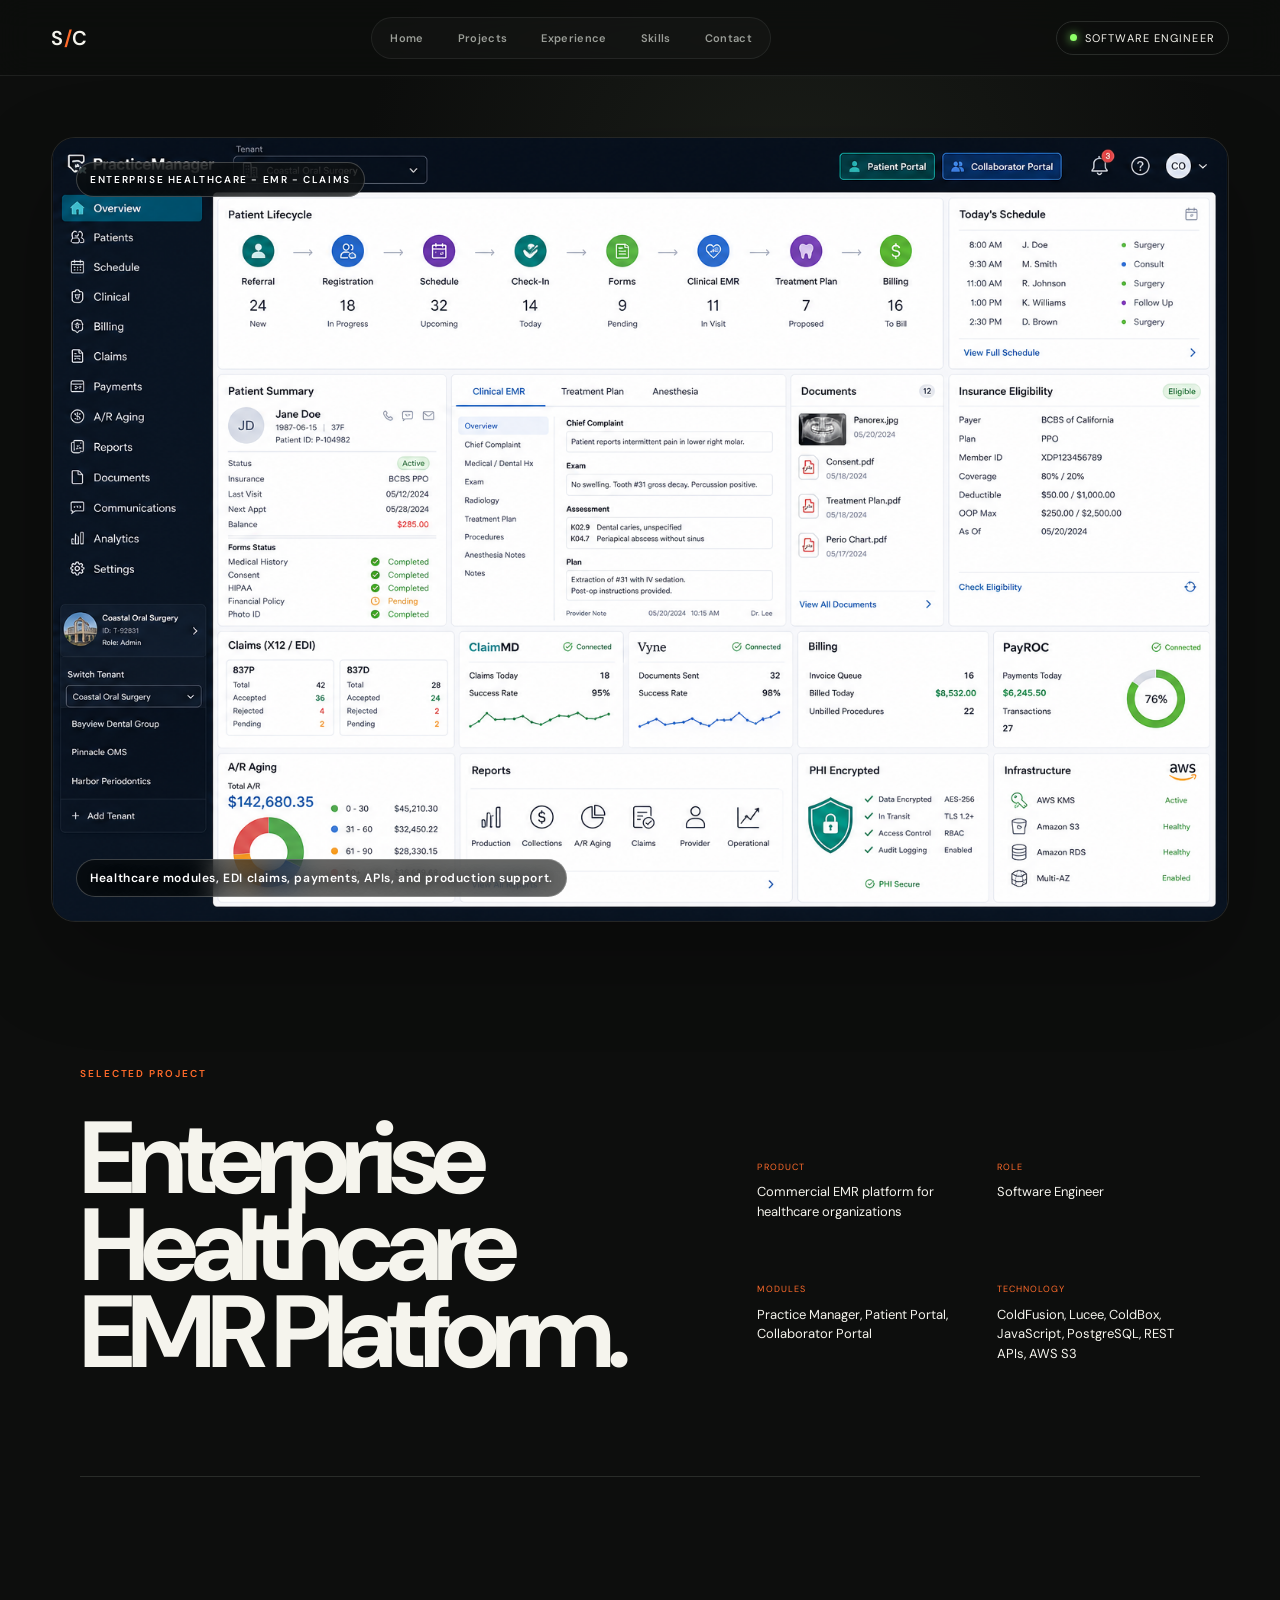
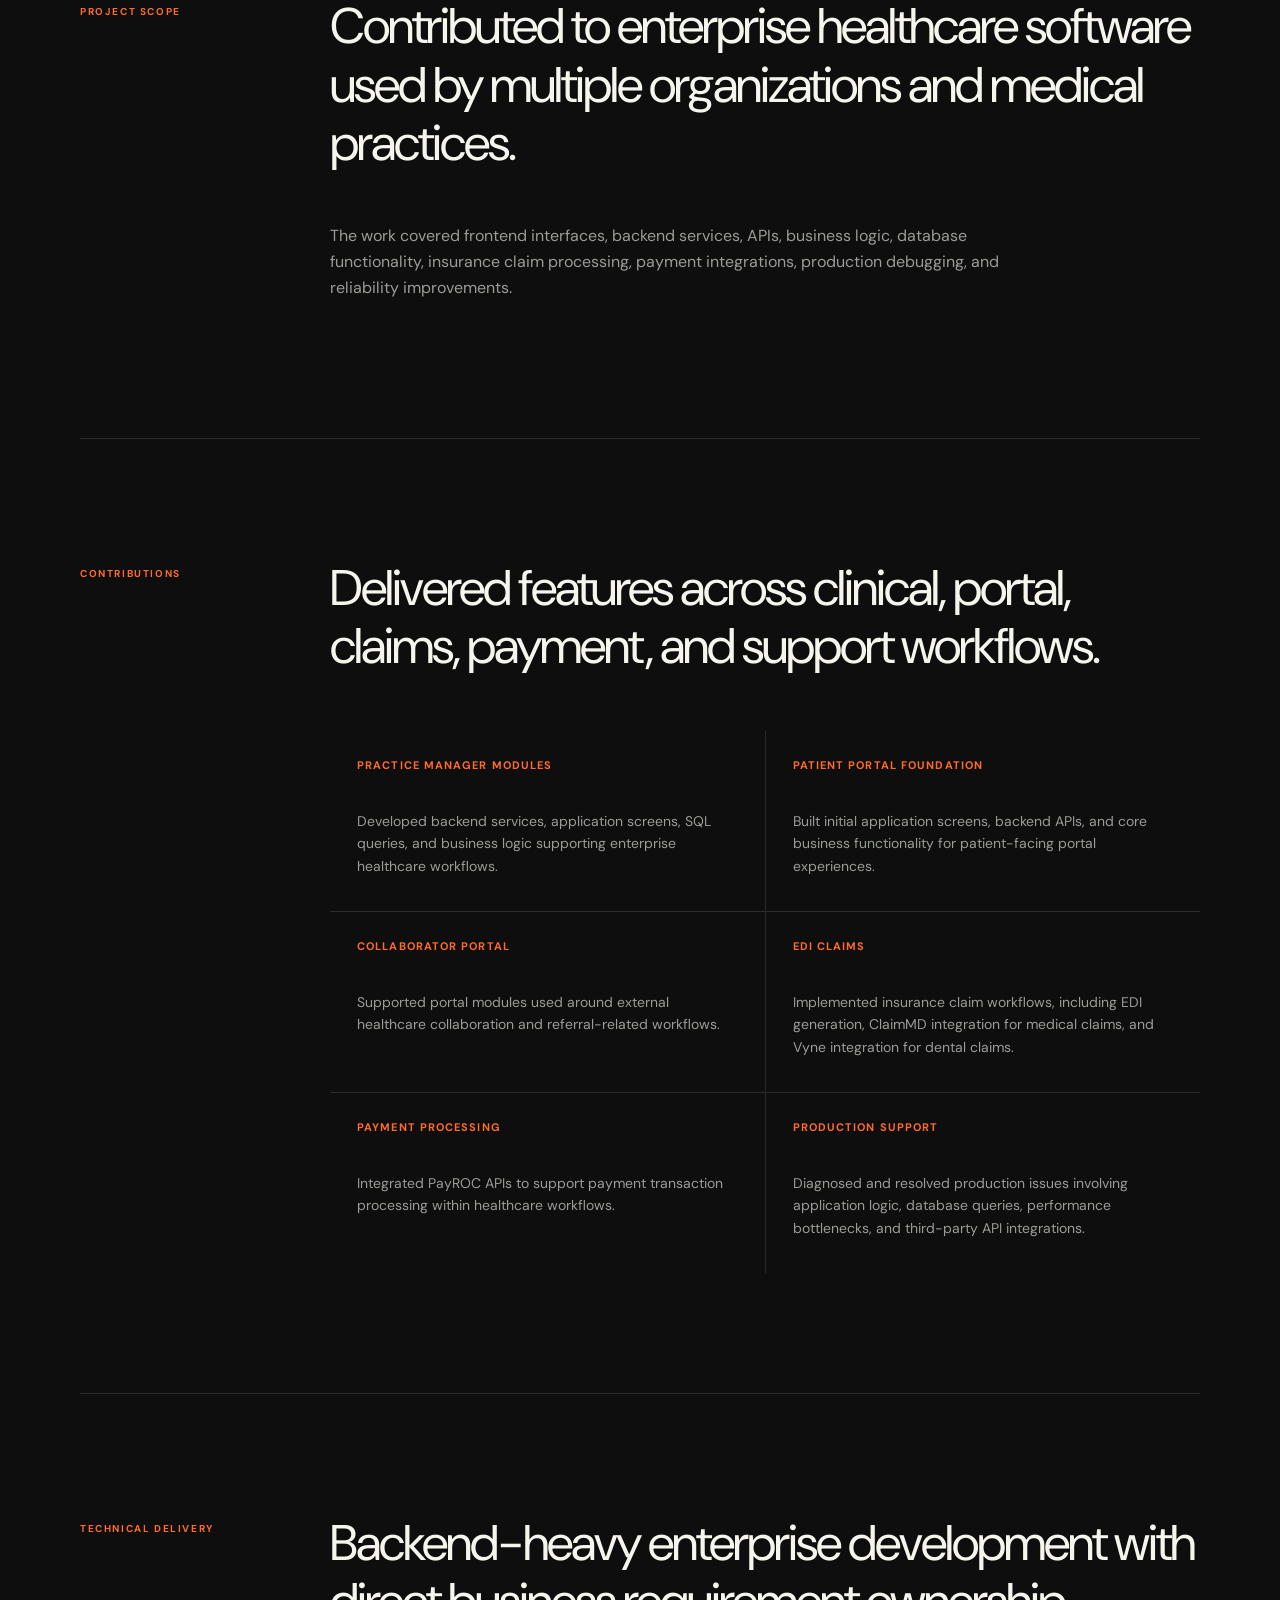
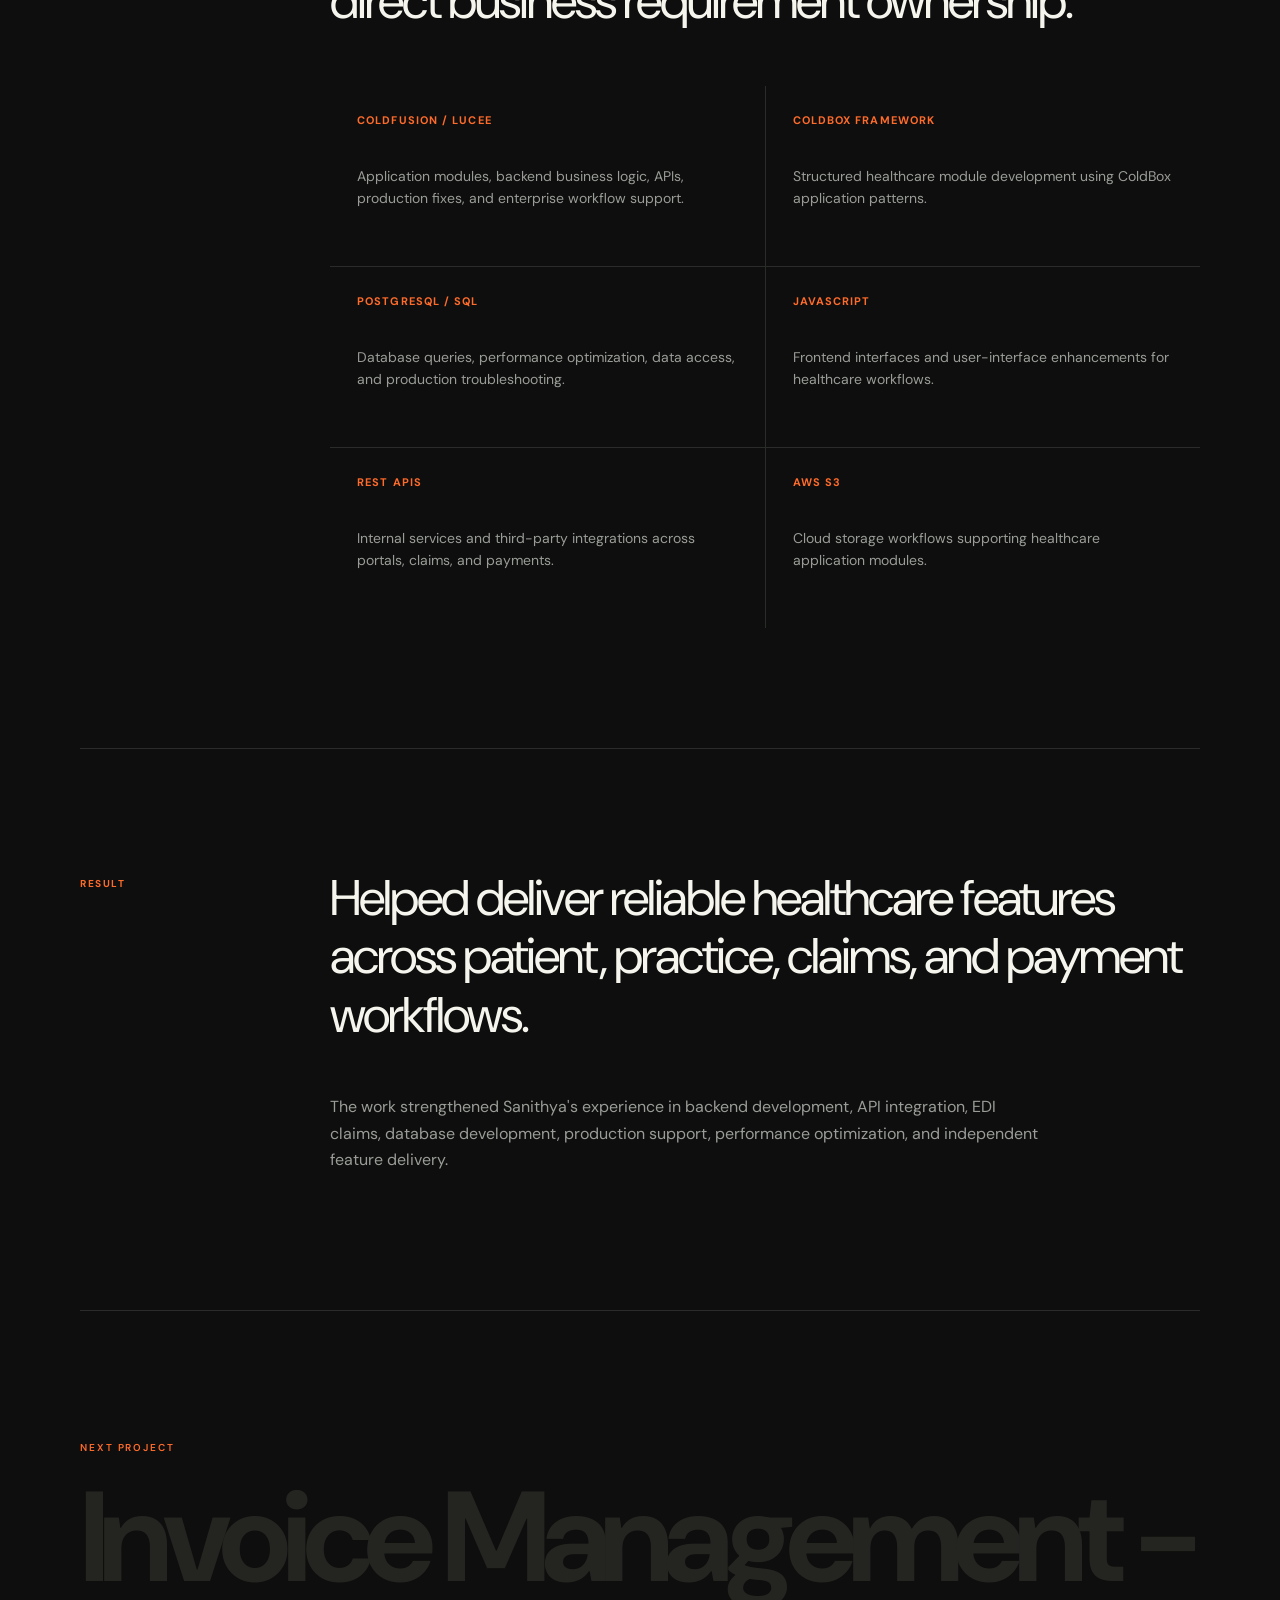
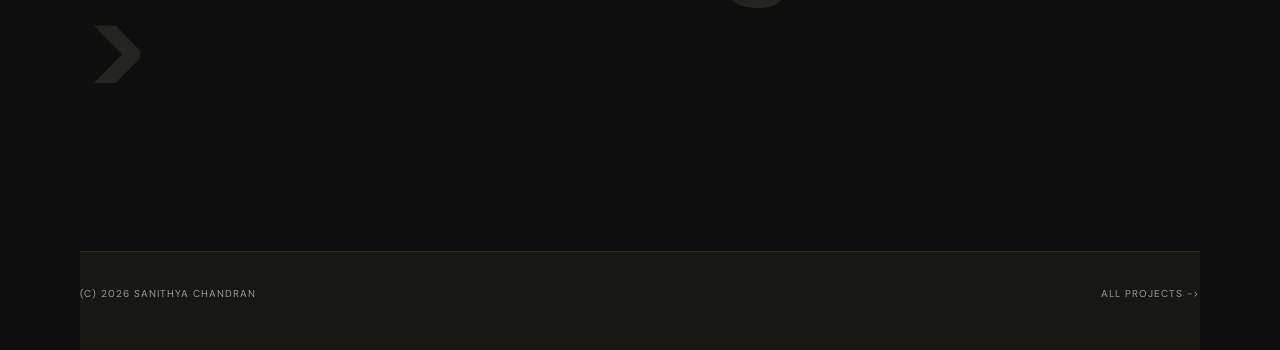
==== commit ca6962af: "Build portfolio from Sanithya resume" ====
--- a/project-emr.html
+++ b/project-emr.html
@@ -3,94 +3,63 @@
 <head>
   <meta charset="utf-8">
   <meta name="viewport" content="width=device-width,initial-scale=1">
-  <title>PracticeManager Healthcare Platform - Case Study</title>
+  <title>Enterprise Healthcare EMR Platform - Sanithya Chandran</title>
   <link rel="stylesheet" href="assets/style.css">
   <script src="assets/script.js" defer></script>
 </head>
 <body class="v2 case-v2">
   <header class="v2-nav">
-    <a href="index.html" class="v2-logo">K<span>/</span>M</a>
+    <a href="index.html" class="v2-logo">S<span>/</span>C</a>
     <button class="menu" aria-label="Open navigation" aria-expanded="false">Menu</button>
     <nav>
       <a href="index.html">Home</a>
       <a href="index.html#projects">Projects</a>
       <a href="index.html#experience">Experience</a>
-      <a href="index.html#tools">Tools</a>
+      <a href="index.html#tools">Skills</a>
       <a href="index.html#contact">Contact</a>
     </nav>
-    <a class="availability" href="mailto:kalidhasan.mariyappan@gmail.com"><i></i> Available for projects</a>
+    <a class="availability" href="mailto:santhiyachandran27@gmail.com"><i></i> Software Engineer</a>
   </header>
 
   <main>
     <section class="case-hero case-emr">
-      <small>MULTI-TENANT HEALTHCARE - 3.5+ YEARS</small>
-      <span>PM</span>
-      <p>Practice operations, clinical care, and revenue workflows in one secure platform.</p>
+      <small>ENTERPRISE HEALTHCARE - EMR - CLAIMS</small>
+      <span>EMR</span>
+      <p>Healthcare modules, EDI claims, payments, APIs, and production support.</p>
     </section>
 
     <section class="case-overview wrap">
       <div>
-        <p class="eyebrow">PracticeManager - Case Study</p>
-        <h1>Healthcare practice management,<br>clinical EMR, and billing.</h1>
+        <p class="eyebrow">Selected Project</p>
+        <h1>Enterprise Healthcare<br>EMR Platform.</h1>
       </div>
       <div class="facts">
-        <p><span>Product</span>Multi-tenant healthcare platform for U.S. practices</p>
-        <p><span>Role</span>Team Lead & Senior Full-Stack Developer</p>
-        <p><span>Scope</span>PracticeManager, Patient Portal, Collaborator Portal, APIs, jobs</p>
-        <p><span>Technology</span>ColdFusion, Lucee, ColdBox, FW/1, PostgreSQL, jQuery, AWS</p>
+        <p><span>Product</span>Commercial EMR platform for healthcare organizations</p>
+        <p><span>Role</span>Software Engineer</p>
+        <p><span>Modules</span>Practice Manager, Patient Portal, Collaborator Portal</p>
+        <p><span>Technology</span>ColdFusion, Lucee, ColdBox, JavaScript, PostgreSQL, REST APIs, AWS S3</p>
       </div>
     </section>
 
     <section class="story-block wrap">
-      <h2>The platform</h2>
+      <h2>Project scope</h2>
       <div>
-        <p>PracticeManager is an end-to-end healthcare practice-management ecosystem, not only an EMR screen.</p>
-        <p class="lead">It supports the operating backbone of a medical, dental, or oral-surgery practice: patient referrals, registration, insurance, appointments, check-in, forms, clinical documentation, treatment planning, procedures, claims, billing, payments, accounts receivable, reporting, communication, and administration.</p>
+        <p>Contributed to enterprise healthcare software used by multiple organizations and medical practices.</p>
+        <p class="lead">The work covered frontend interfaces, backend services, APIs, business logic, database functionality, insurance claim processing, payment integrations, production debugging, and reliability improvements.</p>
       </div>
     </section>
 
     <section class="story-block wrap">
-      <h2>Core journey</h2>
+      <h2>Contributions</h2>
       <div>
-        <p>The system follows the complete patient and revenue lifecycle from first contact to final payment.</p>
+        <p>Delivered features across clinical, portal, claims, payment, and support workflows.</p>
         <div class="responsibility-grid">
-          <article><b>01 - Referral & registration</b><span>Patients enter through staff workflows, Patient Portal links, or referral/collaborator workflows with demographics, insurance, medical history, responsible party, forms, and communication preferences.</span></article>
-          <article><b>02 - Scheduling & check-in</b><span>Provider availability, FullCalendar scheduling, appointment type/subtype filters, confirmations, reminders, check-in links, forms completion, and front-desk readiness.</span></article>
-          <article><b>03 - Clinical care</b><span>Providers manage EMR records, medical history, examination findings, diagnosis, treatment plans, procedures, anesthesia notes, clinical documentation, signatures, documents, and imaging.</span></article>
-          <article><b>04 - Insurance & EDI</b><span>Eligibility, medical and dental insurance workflows, X12 837P/837D generation, validation, parsing, ClaimMD, Vyne, clearinghouse submission, payer response, rejection, and payment updates.</span></article>
-          <article><b>05 - Billing & payments</b><span>Procedure charges, patient responsibility, invoices, PayROC sales, keyed transactions, refunds, voids, receipts, recurring/batch behavior, transaction history, and A/R aging.</span></article>
-          <article><b>06 - Reporting & operations</b><span>Patient, appointment, provider, claims, financial, transaction, collections, and practice-performance reports built from connected clinical and financial data.</span></article>
-        </div>
-      </div>
-    </section>
-
-    <section class="story-block wrap">
-      <h2>My responsibilities</h2>
-      <div>
-        <p>Hands-on technical leadership across product modules, architecture, security, performance, releases, and production support.</p>
-        <div class="responsibility-grid">
-          <article><b>Delivery leadership</b><span>Planned work, coordinated developers, reviewed code, mentored team members, supported QA/business teams, handled releases, and resolved production blockers.</span></article>
-          <article><b>Feature engineering</b><span>Built and maintained patient, provider, scheduling, portal, communication, clinical, document, claim, billing, payment, reporting, and administrative workflows.</span></article>
-          <article><b>Security & tenant isolation</b><span>Worked around PHI, authorization, tenant-scoped access, IDOR prevention, CSRF, public-link validation, secure file access, and sensitive payment/claim workflows.</span></article>
-          <article><b>Backend architecture</b><span>Implemented CFML/Lucee functionality through ColdBox, legacy FW/1 components, handlers/controllers, services, DAOs, interceptors, modules, and REST endpoints.</span></article>
-          <article><b>Database & performance</b><span>Optimized PostgreSQL queries, tenant-aware indexes, encrypted PHI search behavior, stored procedures, reporting logic, and expensive patient existence checks.</span></article>
-          <article><b>AWS & integrations</b><span>Supported AWS S3, RDS, KMS, IAM-role migration, EC2/ECS infrastructure, ClaimMD/Vyne, PayROC, Node.js PDF utilities, scheduled jobs, and communication services.</span></article>
-        </div>
-      </div>
-    </section>
-
-    <section class="story-block wrap">
-      <h2>Product modules</h2>
-      <div>
-        <p>Representative module breakdown based on the real PracticeManager documentation.</p>
-        <p class="lead mockup-note">The visuals are original portfolio mockups. They explain confidential product work without using proprietary screens, patient data, or client identifiers.</p>
-        <div class="mockup-stack">
-          <article class="product-shot"><div class="shot-caption"><span>01</span><div><h3>Practice Operations</h3><p>Multi-tenant practice switcher, Patient Portal, Collaborator Portal, referral intake, patient registration, forms, scheduling, reminders, check-in, provider preferences, and communication rules.</p></div></div></article>
-          <article class="product-shot"><div class="shot-caption"><span>02</span><div><h3>Clinical EMR & Procedure Workflows</h3><p>Medical history, examination, diagnosis, treatment plan, clinical notes, documents, imaging, procedure records, anesthesia details, provider signature, and final medical record.</p></div></div></article>
-          <article class="product-shot"><div class="shot-caption"><span>03</span><div><h3>Insurance, EDI & Claims</h3><p>Eligibility checks, medical and dental claims, X12 837P/837D generation, EDI validation/parsing, ClaimMD and Vyne integrations, claim status, payer response, and updates back into PracticeManager.</p></div></div></article>
-          <article class="product-shot"><div class="shot-caption"><span>04</span><div><h3>Billing, PayROC & Accounts Receivable</h3><p>Invoices, patient responsibility, payment capture, refunds, voids, receipts, cardholder fields, recurring/batch transaction behavior, payment history, collections, and A/R aging.</p></div></div></article>
-          <article class="product-shot"><div class="shot-caption"><span>05</span><div><h3>Security, PHI & Infrastructure</h3><p>Role-based access, tenant isolation, encrypted PHI, AWS KMS, S3 document storage, IAM-role-based access, public URL validation, CSRF protection, and secure remote endpoints.</p></div></div></article>
-          <article class="product-shot"><div class="shot-caption"><span>06</span><div><h3>Reporting & Background Processing</h3><p>Operational, clinical, financial, appointment, provider, claims, transaction, A/R, and practice-performance reporting supported by scheduled jobs, notifications, reminders, batch workflows, and data synchronization.</p></div></div></article>
+          <article><b>Practice Manager modules</b><span>Developed backend services, application screens, SQL queries, and business logic supporting enterprise healthcare workflows.</span></article>
+          <article><b>Patient Portal foundation</b><span>Built initial application screens, backend APIs, and core business functionality for patient-facing portal experiences.</span></article>
+          <article><b>Collaborator Portal</b><span>Supported portal modules used around external healthcare collaboration and referral-related workflows.</span></article>
+          <article><b>EDI claims</b><span>Implemented insurance claim workflows, including EDI generation, ClaimMD integration for medical claims, and Vyne integration for dental claims.</span></article>
+          <article><b>Payment processing</b><span>Integrated PayROC APIs to support payment transaction processing within healthcare workflows.</span></article>
+          <article><b>Production support</b><span>Diagnosed and resolved production issues involving application logic, database queries, performance bottlenecks, and third-party API integrations.</span></article>
         </div>
       </div>
     </section>
@@ -98,34 +67,34 @@
     <section class="story-block wrap">
       <h2>Technical delivery</h2>
       <div>
-        <p>Modernization and delivery inside a large healthcare codebase with both legacy and newer architecture.</p>
+        <p>Backend-heavy enterprise development with direct business requirement ownership.</p>
         <div class="responsibility-grid tech">
-          <article><b>ColdFusion / Lucee</b><span>Enterprise CFML development for practice-management workflows, endpoints, services, scheduled processing, and production support.</span></article>
-          <article><b>ColdBox & FW/1</b><span>ColdBox handlers, interceptors, routing, WireBox, modules, plus legacy FW/1 layout and AJAX endpoint maintenance.</span></article>
-          <article><b>PostgreSQL</b><span>Patient, provider, appointment, claim, invoice, payment, document, message, permission, and encrypted PHI data workflows.</span></article>
-          <article><b>Frontend</b><span>Server-rendered UI with HTML, CSS, JavaScript, jQuery, Bootstrap, Tailwind areas, DataTables, FullCalendar, TinyMCE, Select2/MDBootstrap, and responsive portal work.</span></article>
-          <article><b>Integrations</b><span>ClaimMD, Vyne, PayROC, Node.js PDF utilities, email/QR flows, REST APIs, scheduled jobs, and communication services.</span></article>
-          <article><b>AWS</b><span>S3, RDS, KMS, IAM, EC2, ECS, Route 53, load balancing, Elastic Beanstalk/ECR areas, and IAM-role migration away from static credentials.</span></article>
+          <article><b>ColdFusion / Lucee</b><span>Application modules, backend business logic, APIs, production fixes, and enterprise workflow support.</span></article>
+          <article><b>ColdBox Framework</b><span>Structured healthcare module development using ColdBox application patterns.</span></article>
+          <article><b>PostgreSQL / SQL</b><span>Database queries, performance optimization, data access, and production troubleshooting.</span></article>
+          <article><b>JavaScript</b><span>Frontend interfaces and user-interface enhancements for healthcare workflows.</span></article>
+          <article><b>REST APIs</b><span>Internal services and third-party integrations across portals, claims, and payments.</span></article>
+          <article><b>AWS S3</b><span>Cloud storage workflows supporting healthcare application modules.</span></article>
         </div>
       </div>
     </section>
 
     <section class="story-block wrap">
-      <h2>The result</h2>
+      <h2>Result</h2>
       <div>
-        <p>A secure, tenant-aware platform supporting the daily clinical, operational, financial, and reporting needs of healthcare practices.</p>
-        <p class="lead">The core value is one connected workflow: Patient -> Appointment -> Clinical Care -> Claim -> Payment, backed by portals, integrations, encryption, tenant isolation, reporting, and production-grade operational support. Specific client metrics and proprietary details remain confidential.</p>
+        <p>Helped deliver reliable healthcare features across patient, practice, claims, and payment workflows.</p>
+        <p class="lead">The work strengthened Sanithya's experience in backend development, API integration, EDI claims, database development, production support, performance optimization, and independent feature delivery.</p>
       </div>
     </section>
 
     <section class="next-project">
       <p class="eyebrow">Next project</p>
-      <a href="project-dog-care.html"><h2>Dog Care -></h2></a>
+      <a href="project-invoice.html"><h2>Invoice Management -></h2></a>
     </section>
   </main>
 
   <footer class="case-footer">
-    <span>(c) <span data-year></span> Kalidhasan Mariyappan</span>
+    <span>(c) <span data-year></span> Sanithya Chandran</span>
     <a href="index.html#projects">All projects -></a>
   </footer>
 </body>
--- a/assets/style.css
+++ b/assets/style.css
@@ -296,3 +296,389 @@
   }
   .case-module-visual img{border-radius:8px}
 }
+
+/* Mobile stability pass: keep every portfolio and case-study surface inside the viewport. */
+html,body{max-width:100%;overflow-x:hidden}
+img,video,canvas,svg{max-width:100%;height:auto}
+
+@media(max-width:900px){
+  .v2 .v2-nav{
+    height:66px;
+    padding:0 18px;
+  }
+  .v2-nav .availability{display:none!important}
+  .v2-nav .menu{
+    display:block!important;
+    margin-left:auto;
+    color:var(--vtext);
+    border:0;
+    background:transparent;
+    font-size:12px;
+  }
+  .v2-nav nav{
+    display:none!important;
+    position:absolute;
+    top:66px;
+    left:0;
+    right:0;
+    width:100%;
+    margin:0;
+    padding:16px 18px 20px;
+    border:0;
+    border-radius:0;
+    background:rgba(13,14,13,.98);
+    flex-direction:column;
+    gap:6px;
+  }
+  .v2-nav nav.open{display:flex!important}
+  .v2-nav nav a{
+    width:100%;
+    padding:13px 12px;
+  }
+  .v2-shell{
+    display:block;
+    width:min(100% - 32px,760px);
+    padding-top:88px;
+  }
+  .profile-card{
+    position:relative;
+    top:auto;
+    width:100%;
+    height:auto;
+    margin-bottom:42px;
+    display:grid;
+    grid-template-columns:180px minmax(0,1fr);
+    gap:18px;
+    overflow:hidden;
+  }
+  .profile-photo{
+    height:220px;
+    grid-row:1 / span 4;
+  }
+  .profile-card h2{
+    font-size:clamp(30px,7vw,38px);
+    margin-top:12px;
+  }
+  .profile-card>p{max-width:100%}
+  .profile-card>small{
+    position:static;
+    display:block;
+    margin:8px 7px 0;
+  }
+  .v2-content{width:100%;min-width:0}
+  .v2-hero{
+    min-height:0;
+    padding:34px 0 72px;
+  }
+  .v2-hero h1,
+  .v2-title h2,
+  .v2-contact h2{
+    letter-spacing:-.055em;
+    overflow-wrap:break-word;
+  }
+  .v2-intro{
+    margin-left:0;
+    max-width:100%;
+  }
+  .metrics{
+    width:100%;
+    margin:40px 0 34px;
+    display:grid;
+    grid-template-columns:repeat(3,minmax(0,1fr));
+    gap:12px;
+  }
+  .metrics div{display:block}
+  .metrics strong{font-size:clamp(30px,8vw,42px)}
+  .metrics span{display:block;margin-top:5px}
+  .focus-cards{grid-template-columns:1fr}
+  .experience-card,
+  .case-v2 .case-overview,
+  .case-v2 .story-block,
+  .contact-direct>a,
+  .contact-direct>div{
+    grid-template-columns:1fr!important;
+  }
+  .tool-grid,
+  .cert-row,
+  .facts,
+  .responsibility-grid,
+  .concept-showcase,
+  .mockup-grid{
+    grid-template-columns:1fr!important;
+  }
+}
+
+@media(max-width:760px){
+  .wrap,
+  .case-v2 .wrap,
+  .case-v2 .next-project,
+  .case-footer,
+  .contact-only{
+    width:min(100% - 28px,680px);
+  }
+  .projects-showcase{
+    padding:76px 0;
+  }
+  .projects-heading{
+    grid-template-columns:1fr!important;
+    gap:22px;
+    margin-bottom:40px;
+  }
+  .projects-heading h2{
+    font-size:clamp(42px,14vw,74px);
+    line-height:.88;
+  }
+  .projects-heading>p{
+    max-width:100%;
+    font-size:13px;
+  }
+  .projects-showcase .showcase-list{
+    gap:28px;
+  }
+  .projects-showcase .showcase-project,
+  .projects-showcase .showcase-project.image-left,
+  .projects-showcase [data-tone="clinical"],
+  .projects-showcase [data-tone="care"],
+  .projects-showcase [data-tone="community"],
+  .projects-showcase [data-tone="publishing"]{
+    width:100%;
+    display:grid!important;
+    grid-template-columns:1fr!important;
+    grid-template-rows:auto auto!important;
+    min-height:0!important;
+    border-radius:18px;
+  }
+  .projects-showcase [data-tone] .showcase-copy,
+  .projects-showcase [data-tone="clinical"] .showcase-copy{
+    grid-column:1!important;
+    grid-row:2!important;
+    display:block!important;
+    padding:26px 20px 30px!important;
+  }
+  .projects-showcase [data-tone="clinical"] .showcase-copy{
+    grid-row:1!important;
+  }
+  .projects-showcase [data-tone] .showcase-visual,
+  .projects-showcase [data-tone="clinical"] .showcase-visual{
+    grid-column:1!important;
+    grid-row:1!important;
+    width:100%;
+    min-height:0!important;
+    height:auto!important;
+    margin:0!important;
+    padding:10px!important;
+    aspect-ratio:auto!important;
+  }
+  .projects-showcase [data-tone="clinical"] .showcase-visual{
+    grid-row:2!important;
+  }
+  .projects-showcase [data-tone] .showcase-visual img{
+    position:relative!important;
+    inset:auto!important;
+    width:100%!important;
+    height:auto!important;
+    max-height:none!important;
+    object-fit:contain!important;
+    border-radius:9px;
+  }
+  .projects-showcase .project-label{
+    display:grid;
+    gap:8px;
+    margin-bottom:22px;
+  }
+  .projects-showcase .showcase-copy h3{
+    font-size:clamp(28px,9vw,40px);
+    line-height:1;
+  }
+  .projects-showcase .project-summary{
+    font-size:13px;
+    line-height:1.65;
+  }
+  .module-list{
+    margin-top:24px;
+  }
+  .module-list li{
+    grid-template-columns:1fr!important;
+    gap:6px;
+    padding:13px 0;
+  }
+  .module-list b,
+  .module-list span{
+    font-size:11px;
+    line-height:1.55;
+  }
+  .project-footer{
+    display:grid!important;
+    gap:12px;
+    margin-top:26px!important;
+  }
+  .case-v2 main{padding-top:66px}
+  .case-v2 .case-hero{
+    width:min(100% - 28px,680px);
+    margin-top:26px;
+    border-radius:16px;
+    aspect-ratio:auto!important;
+    min-height:0!important;
+  }
+  .case-v2 .case-cover{
+    width:100%;
+    height:auto!important;
+    object-fit:contain!important;
+  }
+  .case-v2 .case-hero>small,
+  .case-v2 .case-hero>p{
+    position:static;
+    display:inline-flex;
+    margin:10px;
+    max-width:calc(100% - 20px);
+    white-space:normal;
+    border-radius:12px;
+  }
+  .case-v2 .case-overview{
+    padding:62px 0 58px;
+    gap:32px;
+  }
+  .case-v2 .case-overview h1{
+    font-size:clamp(42px,13vw,76px);
+    line-height:.92;
+  }
+  .case-v2 .story-block{
+    padding:64px 0;
+    gap:24px;
+  }
+  .case-v2 .story-block>div>p{
+    font-size:clamp(25px,8vw,40px);
+    line-height:1.18;
+  }
+  .case-v2 .story-block .lead{
+    font-size:14px!important;
+  }
+  .product-shot{
+    margin-bottom:34px;
+  }
+  .shot-caption{
+    grid-template-columns:28px 1fr;
+  }
+  .shot-caption h3{
+    font-size:21px;
+  }
+  .app-window{
+    width:100%;
+    max-width:100%;
+    overflow:auto;
+  }
+  .case-v2 .next-project{
+    padding:68px 0;
+  }
+  .case-v2 .next-project h2{
+    font-size:clamp(42px,15vw,78px);
+    margin:22px 0;
+  }
+}
+
+@media(max-width:520px){
+  .v2-shell{width:min(100% - 22px,520px)}
+  .profile-card{
+    display:block;
+    padding:10px;
+    border-radius:18px;
+  }
+  .profile-photo{
+    height:auto;
+    aspect-ratio:4/5;
+  }
+  .profile-links{
+    flex-wrap:wrap;
+  }
+  .v2-hero h1{
+    font-size:clamp(52px,18vw,88px);
+  }
+  .metrics{
+    grid-template-columns:1fr;
+  }
+  .metrics div{
+    display:flex;
+    align-items:center;
+    justify-content:space-between;
+    padding:13px 0;
+    border-bottom:1px solid var(--vline);
+  }
+  .tool-grid div,
+  .responsibility-grid article{
+    min-height:auto;
+  }
+  .contact-direct b{
+    font-size:14px;
+    overflow-wrap:anywhere;
+  }
+  .case-module-visual{
+    margin:28px 0 36px;
+  }
+}
+
+.invoice-showcase{
+  min-height:420px;
+  background:
+    linear-gradient(135deg,rgba(255,255,255,.08),transparent 42%),
+    linear-gradient(145deg,#15151d,#232334)!important;
+  display:grid;
+  place-items:center;
+  padding:28px;
+}
+.invoice-showcase>div{
+  width:min(100%,520px);
+  min-height:320px;
+  border:1px solid rgba(255,255,255,.14);
+  border-radius:16px;
+  background:rgba(255,255,255,.06);
+  box-shadow:0 28px 70px rgba(0,0,0,.38);
+  padding:28px;
+  display:grid;
+  align-content:end;
+  gap:18px;
+}
+.invoice-showcase span{
+  color:#c9c8ff;
+  font-size:11px;
+  letter-spacing:.16em;
+  text-transform:uppercase;
+}
+.invoice-showcase b{
+  color:#fff;
+  font-size:clamp(28px,4vw,46px);
+  line-height:1;
+  letter-spacing:-.04em;
+  max-width:440px;
+}
+.invoice-showcase small{
+  color:var(--vdim);
+  font-size:11px;
+  line-height:1.6;
+}
+.invoice-hero{
+  min-height:520px;
+  display:flex!important;
+  flex-direction:column;
+  align-items:flex-start!important;
+  justify-content:space-between!important;
+  padding:44px!important;
+}
+.invoice-hero>span{
+  display:block!important;
+  color:#111;
+  font-size:clamp(90px,18vw,240px)!important;
+}
+@media(max-width:760px){
+  .invoice-showcase{
+    min-height:0;
+    padding:12px;
+  }
+  .invoice-showcase>div{
+    min-height:230px;
+    padding:20px;
+  }
+  .invoice-hero{
+    min-height:360px!important;
+    padding:24px!important;
+  }
+}
